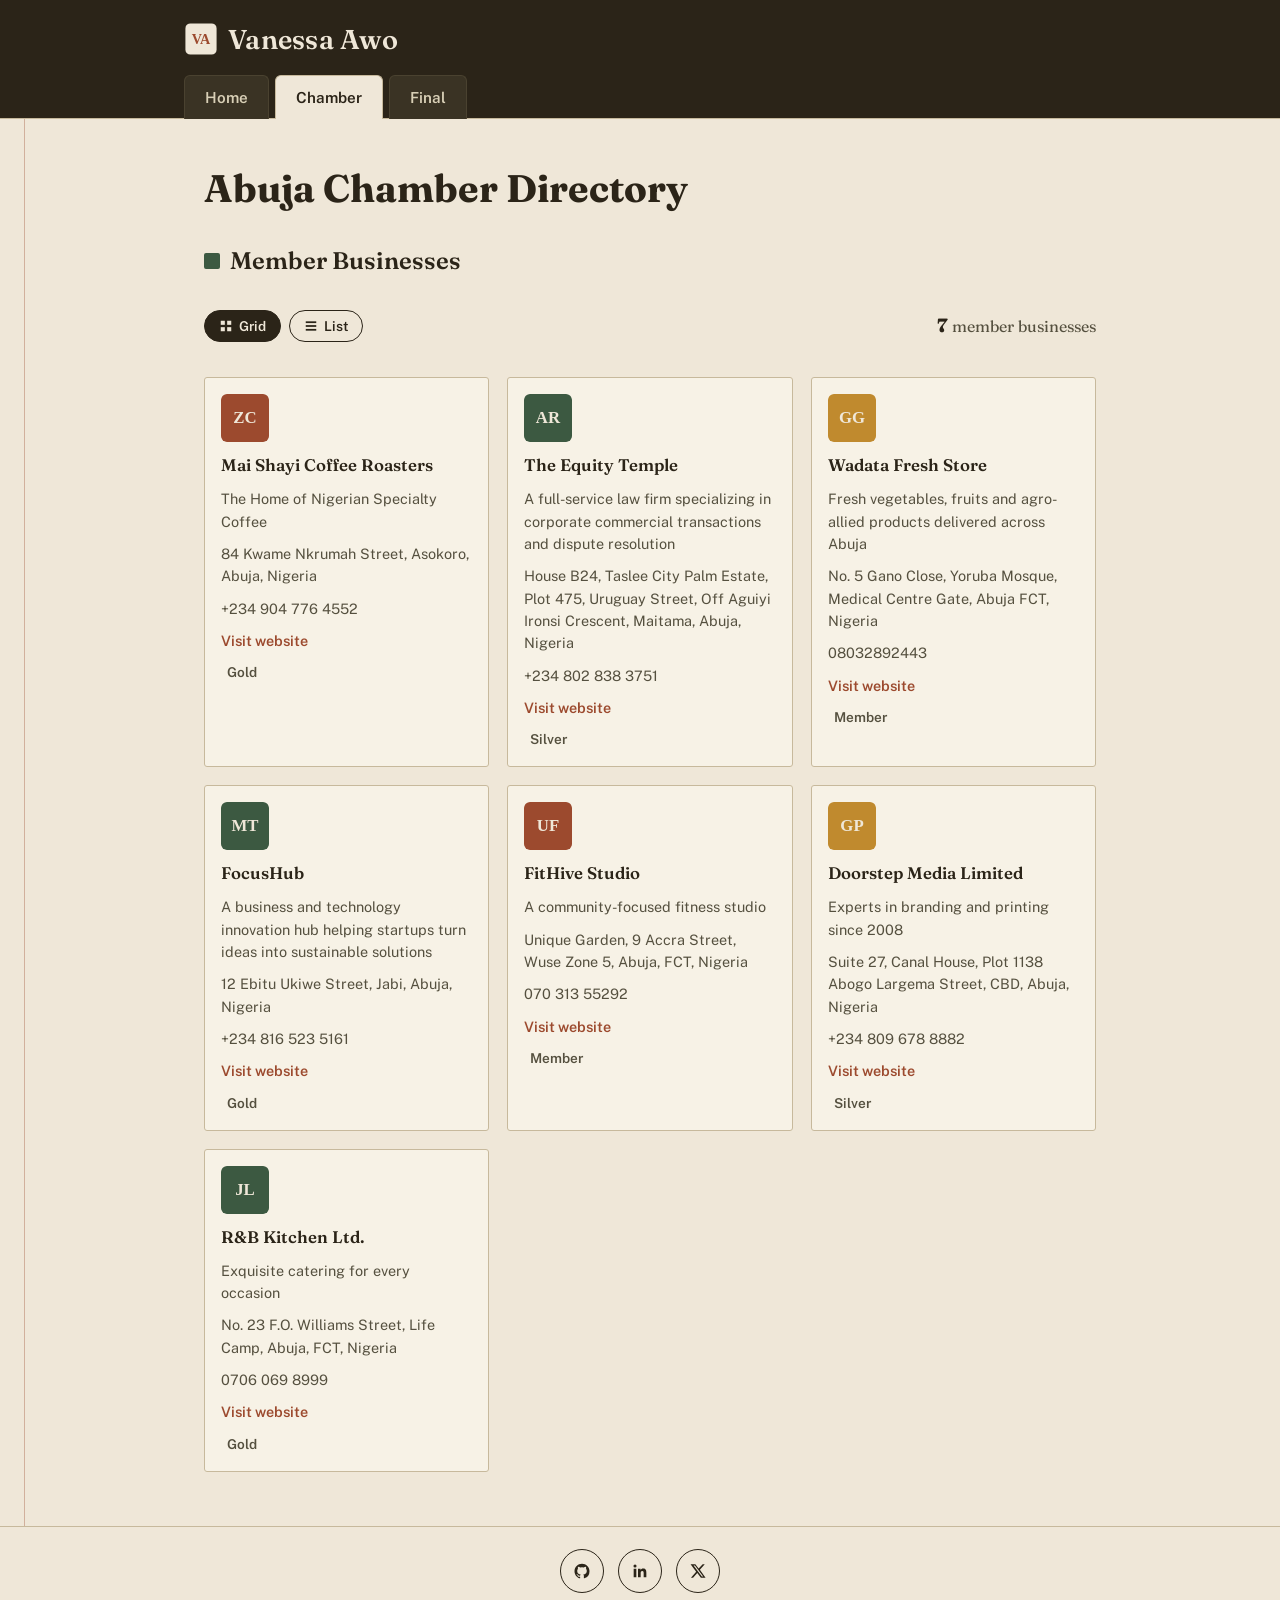
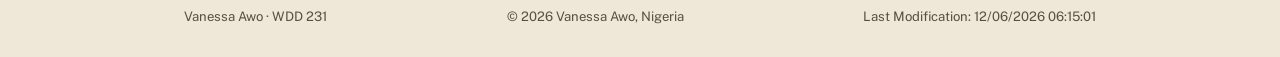
==== chamber/index.html @ eb27fd78 "Add chamber directory page" ====
<!DOCTYPE html>
<html lang="en">
<head>
<meta charset="UTF-8">
<meta name="viewport" content="width=device-width, initial-scale=1.0">
<title>Chamber Directory - Vanessa Awo</title>
<meta name="description" content="Business directory for the Abuja Chamber of Commerce project, built by Vanessa Awo for WDD 231, with a toggle between grid and list views.">
<meta name="author" content="Vanessa Awo">

<!-- Facebook / Open Graph meta -->
<meta property="og:title" content="Abuja Chamber of Commerce Directory">
<meta property="og:description" content="A member business directory built by Vanessa Awo for WDD 231, Web Frontend Development I.">
<meta property="og:image" content="https://awovanessa.github.io/wdd231/chamber/images/logo-1.svg">
<meta property="og:url" content="https://awovanessa.github.io/wdd231/chamber/index.html">
<meta property="og:type" content="website">

<link rel="icon" href="../images/logo.svg" type="image/svg+xml">
<link rel="preconnect" href="https://fonts.googleapis.com">
<link rel="preconnect" href="https://fonts.gstatic.com" crossorigin>
<link href="https://fonts.googleapis.com/css2?family=Fraunces:ital,wght@0,400;0,600;0,700;1,400&family=Public+Sans:wght@400;500;600;700&display=swap" rel="stylesheet">
<link rel="stylesheet" href="../styles/small.css">
<link rel="stylesheet" href="../styles/larger.css">
<link rel="stylesheet" href="styles/directory.css">
<script type="module" src="scripts/main.js"></script>
</head>
<body>

<header class="site">
  <div class="wrap brandbar">
    <a class="brand" href="../index.html">
      <img class="logo-mark" src="../images/logo.svg" alt="">
      <span class="site-name">Vanessa Awo</span>
    </a>
    <button type="button" id="nav-toggle" class="nav-toggle" aria-expanded="false" aria-controls="primary-nav" aria-label="Open menu">
      <span></span><span></span><span></span>
    </button>
  </div>
  <nav id="primary-nav" class="tabs">
    <a href="../index.html">Home</a>
    <a href="index.html" class="active">Chamber</a>
    <a href="../final/index.html">Final</a>
  </nav>
</header>

<main>
  <div class="page">
    <div class="wrap">

      <h1 class="page-title">Abuja Chamber Directory</h1>

      <section aria-labelledby="directory-heading">
        <div class="section-head">
          <span class="checkbox done" aria-hidden="true"></span>
          <h2 id="directory-heading">Member Businesses</h2>
        </div>

        <div class="dir-toolbar">
          <div class="view-toggle" role="group" aria-label="Choose view">
            <button type="button" id="view-grid" class="active" aria-pressed="true">
              <svg viewBox="0 0 24 24" aria-hidden="true"><rect x="3" y="3" width="7" height="7"/><rect x="14" y="3" width="7" height="7"/><rect x="3" y="14" width="7" height="7"/><rect x="14" y="14" width="7" height="7"/></svg>
              Grid
            </button>
            <button type="button" id="view-list" aria-pressed="false">
              <svg viewBox="0 0 24 24" aria-hidden="true"><rect x="3" y="4" width="18" height="3"/><rect x="3" y="10.5" width="18" height="3"/><rect x="3" y="17" width="18" height="3"/></svg>
              List
            </button>
          </div>
          <p class="member-count"><strong id="member-count-value">0</strong> member businesses</p>
        </div>

        <!-- rows are rendered by scripts/directory.js -->
        <div class="is-grid" id="member-container"></div>
      </section>

    </div>
  </div>
</main>

<footer>
  <div class="wrap footer-social">
    <div class="social-links">
      <a href="https://github.com/awovanessa/wdd231" aria-label="GitHub">
        <svg viewBox="0 0 24 24"><path d="M12 2.2c-5.52 0-10 4.48-10 10 0 4.42 2.87 8.17 6.84 9.5.5.1.68-.22.68-.48v-1.7c-2.78.6-3.37-1.34-3.37-1.34-.45-1.15-1.11-1.46-1.11-1.46-.9-.62.07-.6.07-.6 1 .07 1.53 1.03 1.53 1.03.9 1.53 2.34 1.09 2.91.83.09-.65.35-1.09.63-1.34-2.22-.25-4.56-1.11-4.56-4.94 0-1.09.39-1.98 1.03-2.68-.1-.25-.45-1.27.1-2.65 0 0 .84-.27 2.75 1.02a9.6 9.6 0 0 1 5 0c1.9-1.29 2.75-1.02 2.75-1.02.55 1.38.2 2.4.1 2.65.64.7 1.03 1.59 1.03 2.68 0 3.84-2.34 4.68-4.57 4.93.36.31.68.92.68 1.85v2.74c0 .26.18.58.69.48A10.01 10.01 0 0 0 22 12.2c0-5.52-4.48-10-10-10z"/></svg>
      </a>
      <a href="https://ng.linkedin.com/in/vanessa-awo-457442348" aria-label="LinkedIn">
        <svg viewBox="0 0 24 24"><path d="M20.45 20.45h-3.56v-5.57c0-1.33-.02-3.04-1.85-3.04-1.86 0-2.14 1.45-2.14 2.94v5.67H9.34V9h3.42v1.56h.05c.48-.9 1.64-1.85 3.38-1.85 3.6 0 4.27 2.37 4.27 5.46v6.28zM5.34 7.43a2.06 2.06 0 1 1 0-4.12 2.06 2.06 0 0 1 0 4.12zM7.12 20.45H3.56V9h3.56v11.45z"/></svg>
      </a>
      <a href="https://x.com/aviwebstudios" aria-label="X (formerly Twitter)">
        <svg viewBox="0 0 24 24"><path d="M18.24 3H21l-6.5 7.43L22.1 21h-6.2l-4.86-6.35L5.4 21H2.6l6.95-7.94L2.1 3h6.35l4.39 5.8L18.24 3zm-1.08 16.2h1.72L7.9 4.7H6.05l11.11 14.5z"/></svg>
      </a>
    </div>
  </div>
  <div class="wrap footer-meta">
    <p>Vanessa Awo &middot; WDD 231</p>
    <p>&copy; <span id="year">2026</span> Vanessa Awo, Nigeria</p>
    <p id="lastModified">Last Modification:</p>
  </div>
</footer>
</body>
</html>
---- styles/small.css ----
:root{
  --paper: #EFE7D8;
  --paper-dim: #E5DCC8;
  --ink: #2B2418;
  --ink-soft: #55503f;
  --line: #C7B99C;
  --rust: #9C4A2E;
  --pine: #3C5941;
  --mustard: #C08A2E;
  --card: #F7F2E6;
  --radius: 3px;
}

* { box-sizing: border-box; }

html { scroll-behavior: smooth; }

body{
  margin:0;
  background: var(--paper);
  color: var(--ink);
  font-family: 'Public Sans', sans-serif;
  font-size: 16px;
  line-height: 1.55;
}

h1, h2, h3 { font-family:'Fraunces', serif; color: var(--ink); margin:0; }

a { color: inherit; }

img { max-width: 100%; }

.wrap{
  max-width: 960px;
  margin: 0 auto;
  padding: 0 24px;
}

/* ---- header ---- */
header.site{
  background: var(--ink);
  color: var(--paper);
  padding-top: 18px;
  position: relative;
}
.brandbar{
  display:flex;
  align-items:center;
  justify-content:space-between;
  gap: 16px;
  padding-bottom: 14px;
}
.brand{
  display:flex;
  align-items:center;
  gap: 10px;
  text-decoration:none;
}
.logo-mark{ width:34px; height:34px; display:block; }
.brandbar .site-name{
  color: var(--paper);
  font-family: 'Fraunces', serif;
  font-size: 1.4rem;
  font-weight: 600;
  letter-spacing: 0.01em;
  margin: 0;
}

/* hamburger toggle (mobile) */
.nav-toggle{
  width: 44px;
  height: 44px;
  background: transparent;
  border: 1px solid #4a4230;
  border-radius: 6px;
  display: flex;
  flex-direction: column;
  align-items: center;
  justify-content: center;
  gap: 5px;
  cursor: pointer;
}
.nav-toggle span{
  width: 20px;
  height: 2px;
  background: var(--paper);
  border-radius: 2px;
  transition: transform 0.2s ease, opacity 0.2s ease;
}
.nav-toggle.is-open span:nth-child(1){ transform: translateY(7px) rotate(45deg); }
.nav-toggle.is-open span:nth-child(2){ opacity: 0; }
.nav-toggle.is-open span:nth-child(3){ transform: translateY(-7px) rotate(-45deg); }

/* mobile nav panel */
nav.tabs{
  display: none;
  flex-direction: column;
  gap: 2px;
  padding: 0 24px 16px;
}
nav.tabs.is-open{ display: flex; }
nav.tabs a{
  text-decoration:none;
  color: #d8cfb6;
  background: #3a3324;
  padding: 12px 16px;
  border-radius: 6px;
  font-size: 0.95rem;
  font-weight: 600;
  border: 1px solid #4a4230;
}
nav.tabs a.active{
  background: var(--paper);
  color: var(--ink);
  border-color: var(--line);
}

main{
  background: var(--paper);
  border-top: 1px solid var(--line);
}

.page{
  position: relative;
  padding: 32px 0 10px;
}
.page::before{
  content:"";
  position:absolute;
  left: 16px;
  top: 0;
  bottom: 0;
  width: 1px;
  background: var(--rust);
  opacity: 0.35;
}
.page .wrap{ padding-left: 34px; }

section{ margin-bottom: 44px; }

.section-head{
  display:flex;
  align-items:center;
  gap: 10px;
  margin-bottom: 16px;
}
.checkbox{
  width: 16px; height:16px;
  border: 2px solid var(--ink);
  flex: none;
  border-radius: 2px;
}
.checkbox.done{ background: var(--pine); border-color: var(--pine); }
.section-head h2{ font-size: 1.3rem; font-weight: 600; }

h1.page-title{
  font-size: 1.9rem;
  font-weight: 700;
  margin-bottom: 24px;
}

/* ---- about + photo ---- */
.about-grid{
  display:grid;
  grid-template-columns: 1fr;
  gap: 20px;
}
.about-copy p{
  margin: 0;
  color: var(--ink-soft);
}
.photo-card{
  background: var(--card);
  border: 1px solid var(--line);
  padding: 10px;
  border-radius: var(--radius);
  max-width: 100%;
  width: 280px;
}
.photo-card img{
  width: 100%;
  display:block;
  border-radius: 2px;
  aspect-ratio: 4/5;
  object-fit: cover;
  object-position: top center;
}
.photo-caption{
  text-align:center;
  font-family:'Fraunces', serif;
  font-style: italic;
  font-size: 0.9rem;
  color: var(--ink-soft);
  padding-top: 8px;
}

/* ---- certificate section ---- */
.cert-toolbar{
  display:flex;
  flex-direction: column;
  gap: 12px;
  margin-bottom: 16px;
}
.filters{ display:flex; gap: 8px; flex-wrap: wrap; }
.filters button{
  font-family:'Public Sans', sans-serif;
  font-size: 0.85rem;
  font-weight: 600;
  padding: 7px 16px;
  border-radius: 20px;
  border: 1px solid var(--ink);
  background: transparent;
  color: var(--ink);
  cursor:pointer;
}
.filters button.active{
  background: var(--ink);
  color: var(--paper);
}
.credit-total{
  font-family:'Fraunces', serif;
  font-size: 1rem;
  color: var(--ink-soft);
}
.credit-total strong{ color: var(--ink); font-size: 1.2rem; }

.course-table{
  border-top: 1px solid var(--ink);
}
.course-row{
  display:grid;
  grid-template-columns: 1fr 1fr;
  grid-template-areas:
    "code status"
    "title title"
    "credits credits";
  row-gap: 4px;
  align-items:center;
  gap: 6px 14px;
  padding: 13px 4px;
  border-bottom: 1px dashed var(--line);
}
.course-row:nth-child(even){ background: var(--paper-dim); }
.course-code{ grid-area: code; font-weight: 700; font-size: 0.95rem; }
.course-code .dot{
  display:inline-block;
  width:8px; height:8px;
  border-radius: 50%;
  margin-right: 7px;
}
.dot.wdd{ background: var(--pine); }
.dot.cse{ background: var(--mustard); }
.course-title{ grid-area: title; color: var(--ink-soft); font-size: 0.95rem; }
.course-credits{ grid-area: credits; color: var(--ink-soft); font-size: 0.9rem; }
.course-status{
  grid-area: status;
  justify-content:flex-end;
  font-size: 0.85rem;
  font-weight: 600;
  color: var(--pine);
  display:flex;
  align-items:center;
  gap: 6px;
}

/* ---- connect ---- */
.connect-row{
  display:flex;
  flex-direction: column;
  align-items:flex-start;
  gap: 18px;
}
.connect-row p{
  margin:0;
  color: var(--ink-soft);
}
.social-links{ display:flex; gap: 14px; }
.social-links a{
  width: 44px; height:44px;
  border: 1px solid var(--ink);
  border-radius: 50%;
  display:flex;
  align-items:center;
  justify-content:center;
  color: var(--ink);
  text-decoration:none;
}
.social-links svg{ width: 18px; height:18px; fill: currentColor; }

/* ---- footer ---- */
footer{
  border-top: 1px solid var(--line);
  padding: 22px 0 30px;
}
footer .wrap{
  display:flex;
  flex-direction: column;
  gap: 6px;
  font-size: 0.82rem;
  color: var(--ink-soft);
}
footer .wrap.footer-social{
  justify-content: center;
  margin-bottom: 14px;
}
footer .wrap.footer-social .social-links{
  justify-content: center;
}
footer .wrap.footer-meta p{ margin: 0; }

@media (prefers-reduced-motion: reduce){
  * { transition: none !important; scroll-behavior: auto !important; }
}

a:focus-visible, button:focus-visible{
  outline: 2px solid var(--rust);
  outline-offset: 2px;
}
---- styles/larger.css ----
@media screen and (min-width: 700px){

  .brandbar .site-name{ font-size: 1.7rem; }

  .brandbar{ padding-bottom: 14px; }

  .nav-toggle{ display: none; }

  nav.tabs{
    display:flex;
    flex-direction: row;
    gap: 6px;
    max-width: 960px;
    margin: 0 auto;
    padding: 0 24px;
  }
  nav.tabs a{
    padding: 10px 20px 9px;
    border-radius: 6px 6px 0 0;
    position: relative;
    top: 1px;
    border-bottom: none;
    transition: background 0.15s ease, color 0.15s ease;
  }
  nav.tabs a:hover{ background:#463e2c; color:#efe7d8; }
  nav.tabs a.active{ border-color: var(--line); }

  .page{ padding: 40px 0 10px; }
  .page::before{ left: 24px; }
  .page .wrap{ padding-left: 44px; }

  h1.page-title{ font-size: 2.4rem; }

  .section-head h2{ font-size: 1.5rem; }

  .about-grid{
    grid-template-columns: 1.5fr 1fr;
    gap: 28px;
    align-items: start;
  }
  .about-copy p{ max-width: 62ch; }
  .photo-card{ max-width: none; }

  .cert-toolbar{
    flex-direction: row;
    justify-content: space-between;
    align-items:center;
  }

  .course-row{
    grid-template-columns: 90px 1fr 90px 150px;
    grid-template-areas: none;
    row-gap: 0;
  }
  .course-code, .course-title, .course-credits, .course-status{
    grid-area: auto;
  }
  .course-status{ justify-content:flex-start; }

  .connect-row{
    flex-direction: row;
    justify-content: space-between;
    align-items:flex-end;
    gap: 24px;
  }
  .connect-row p{ max-width: 56ch; }

  footer .wrap{
    flex-direction: row;
    justify-content: space-between;
  }

}
---- chamber/styles/directory.css ----
/* ---- directory toolbar ---- */
.dir-toolbar{
  display:flex;
  flex-direction: column;
  gap: 12px;
  margin-bottom: 20px;
}
.view-toggle{ display:flex; gap: 8px; }
.view-toggle button{
  font-family:'Public Sans', sans-serif;
  font-size: 0.85rem;
  font-weight: 600;
  padding: 7px 14px;
  border-radius: 20px;
  border: 1px solid var(--ink);
  background: transparent;
  color: var(--ink);
  cursor:pointer;
  display:flex;
  align-items:center;
  gap: 6px;
}
.view-toggle button svg{ width: 14px; height: 14px; fill: currentColor; }
.view-toggle button.active{
  background: var(--ink);
  color: var(--paper);
}
.member-count{
  font-family:'Fraunces', serif;
  font-size: 1rem;
  color: var(--ink-soft);
}
.member-count strong{ color: var(--ink); font-size: 1.2rem; }

@media screen and (min-width: 700px){
  .dir-toolbar{
    flex-direction: row;
    justify-content: space-between;
    align-items:center;
  }
}

/* ---- grid view ---- */
#member-container.is-grid{
  display:grid;
  grid-template-columns: 1fr;
  gap: 18px;
}
@media screen and (min-width: 620px){
  #member-container.is-grid{ grid-template-columns: 1fr 1fr; }
}
@media screen and (min-width: 960px){
  #member-container.is-grid{ grid-template-columns: 1fr 1fr 1fr; }
}

.member-card{
  background: var(--card);
  border: 1px solid var(--line);
  border-radius: var(--radius);
  padding: 16px;
  display:flex;
  flex-direction: column;
  gap: 10px;
}
.member-card .member-logo{
  width: 48px;
  height: 48px;
  border-radius: 6px;
  display:block;
}
.member-card h3{
  font-size: 1.05rem;
  font-weight: 600;
}
.member-card p{
  margin: 0;
  color: var(--ink-soft);
  font-size: 0.9rem;
}
.member-card a{
  color: var(--rust);
  font-weight: 600;
  text-decoration: none;
  font-size: 0.9rem;
}
.member-card a:hover{ text-decoration: underline; }

/* ---- list view (reuses the .dot pattern from small.css) ---- */
#member-container.is-list{
  border-top: 1px solid var(--ink);
}
.member-row{
  display:grid;
  grid-template-columns: 1fr;
  grid-template-areas:
    "name level"
    "address address"
    "contact contact";
  row-gap: 4px;
  align-items:center;
  gap: 6px 14px;
  padding: 13px 4px;
  border-bottom: 1px dashed var(--line);
}
.member-row:nth-child(even){ background: var(--paper-dim); }
.member-name{ grid-area: name; font-weight: 700; font-size: 0.95rem; }
.member-address{ grid-area: address; color: var(--ink-soft); font-size: 0.9rem; }
.member-contact{ grid-area: contact; color: var(--ink-soft); font-size: 0.9rem; display:flex; gap: 14px; flex-wrap: wrap; }
.member-contact a{ color: var(--rust); font-weight: 600; text-decoration: none; }
.member-contact a:hover{ text-decoration: underline; }
.member-level{
  grid-area: level;
  justify-self: end;
  font-size: 0.85rem;
  font-weight: 600;
  color: var(--ink-soft);
  display:flex;
  align-items:center;
  gap: 6px;
}
.dot.gold{ background: var(--mustard); }
.dot.silver{ background: var(--line); }
.dot.member{ background: var(--pine); }

@media screen and (min-width: 700px){
  .member-row{
    grid-template-columns: 200px 1fr 150px;
    grid-template-areas: none;
    row-gap: 0;
  }
  .member-name, .member-address, .member-contact, .member-level{ grid-area: auto; }
  .member-level{ justify-self: start; }
}
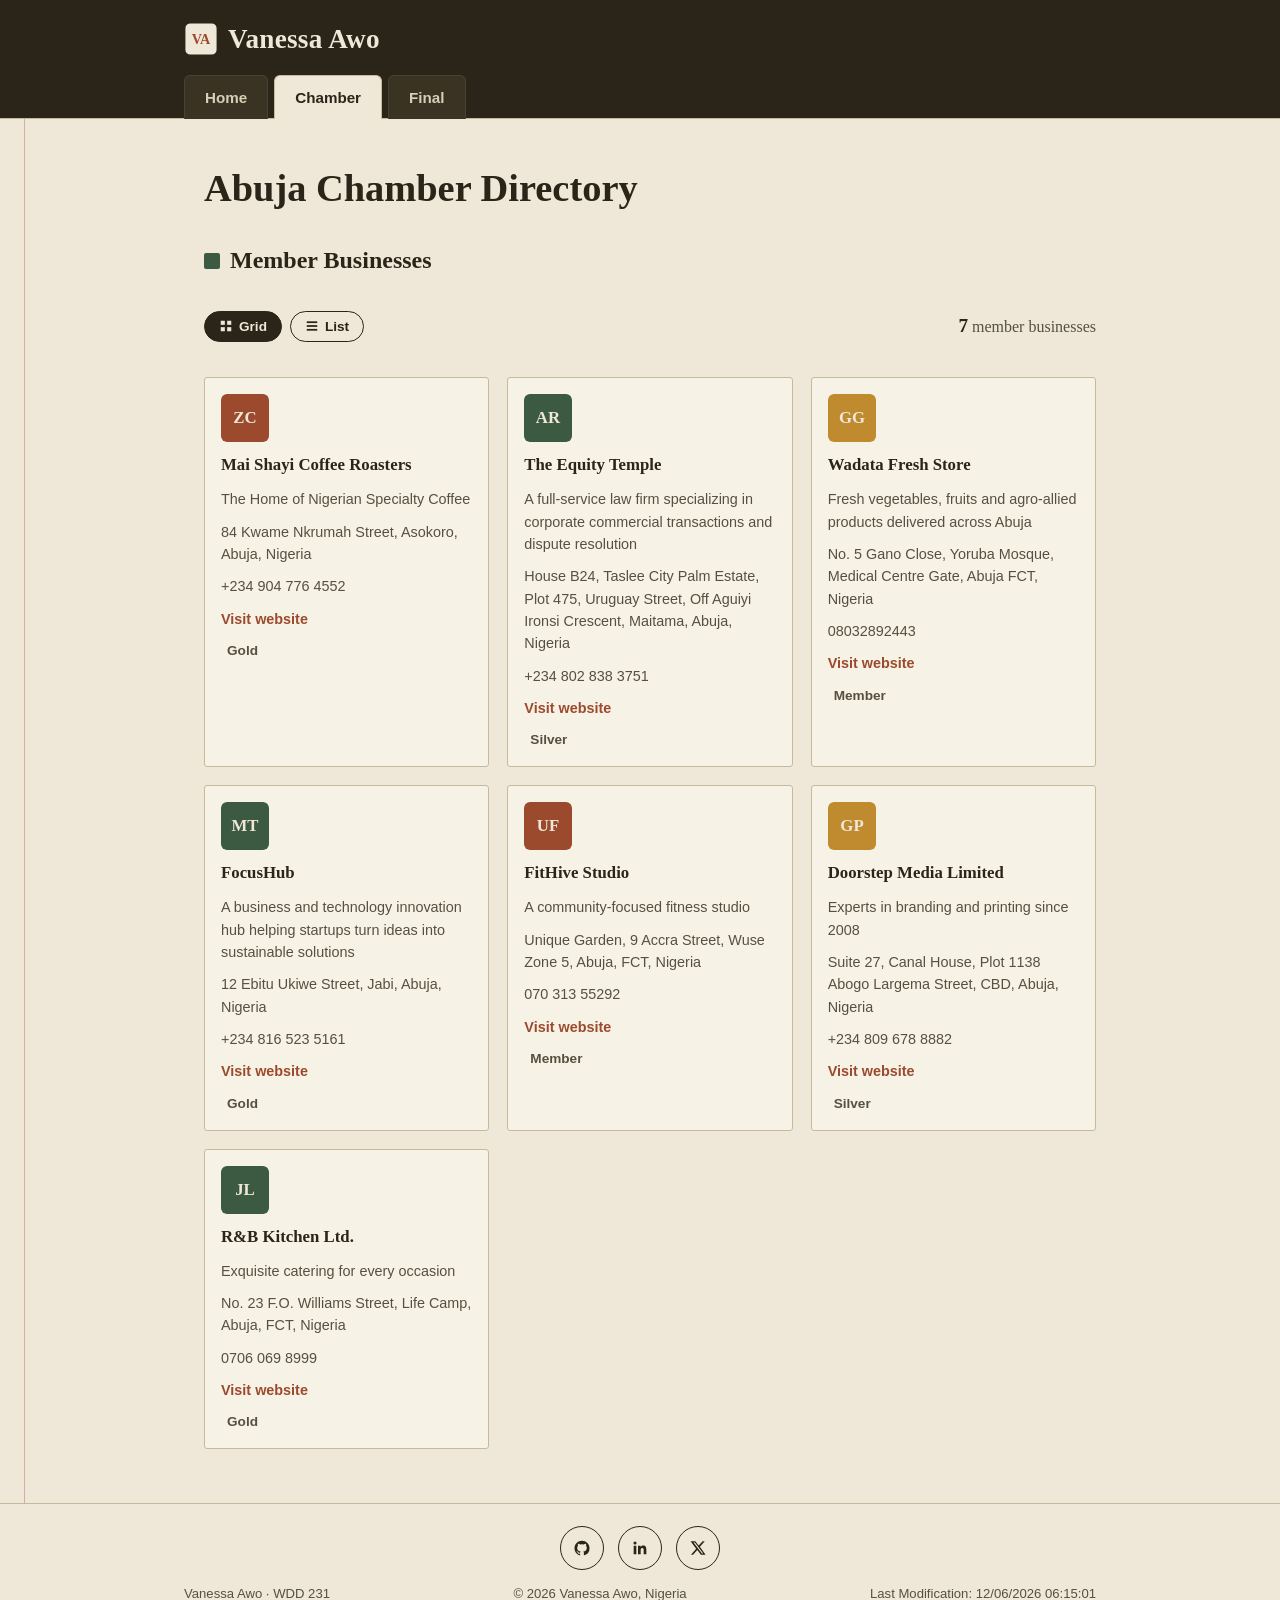
==== commit a88d2f24: "Improve performance: async font loading, image dimensions" ====
--- a/chamber/index.html
+++ b/chamber/index.html
@@ -17,7 +17,9 @@
 <link rel="icon" href="../images/logo.svg" type="image/svg+xml">
 <link rel="preconnect" href="https://fonts.googleapis.com">
 <link rel="preconnect" href="https://fonts.gstatic.com" crossorigin>
-<link href="https://fonts.googleapis.com/css2?family=Fraunces:ital,wght@0,400;0,600;0,700;1,400&family=Public+Sans:wght@400;500;600;700&display=swap" rel="stylesheet">
+<link rel="preload" as="style" href="https://fonts.googleapis.com/css2?family=Fraunces:ital,wght@0,400;0,600;0,700;1,400&family=Public+Sans:wght@400;500;600;700&display=swap">
+<link id="font-stylesheet" href="https://fonts.googleapis.com/css2?family=Fraunces:ital,wght@0,400;0,600;0,700;1,400&family=Public+Sans:wght@400;500;600;700&display=swap" rel="stylesheet" media="print">
+<noscript><link href="https://fonts.googleapis.com/css2?family=Fraunces:ital,wght@0,400;0,600;0,700;1,400&family=Public+Sans:wght@400;500;600;700&display=swap" rel="stylesheet"></noscript>
 <link rel="stylesheet" href="../styles/small.css">
 <link rel="stylesheet" href="../styles/larger.css">
 <link rel="stylesheet" href="styles/directory.css">
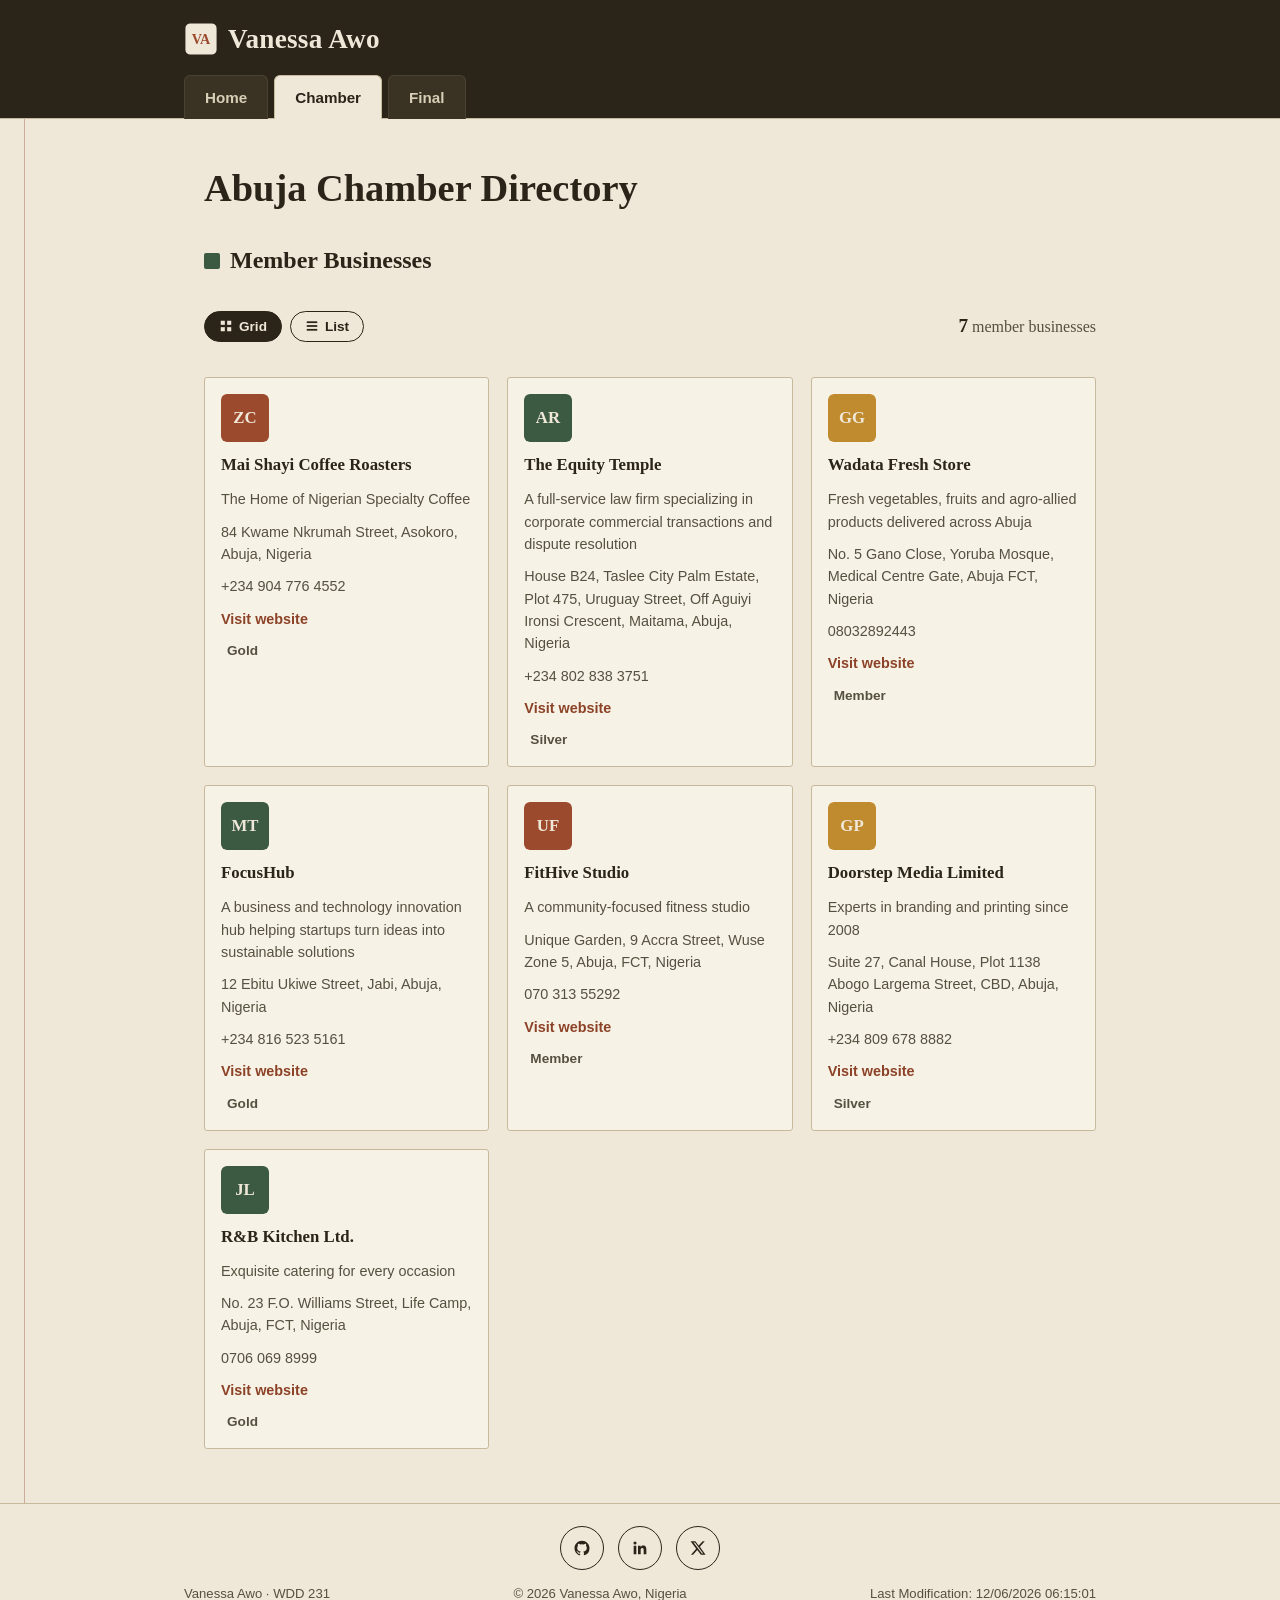
==== commit 519ac9c2: "Fix contrast on rust links, add mobile nav hover, aria-current wayfinding" ====
--- a/chamber/index.html
+++ b/chamber/index.html
@@ -39,7 +39,7 @@
   </div>
   <nav id="primary-nav" class="tabs">
     <a href="../index.html">Home</a>
-    <a href="index.html" class="active">Chamber</a>
+    <a href="index.html" class="active" aria-current="page">Chamber</a>
     <a href="../final/index.html">Final</a>
   </nav>
 </header>
--- a/styles/small.css
+++ b/styles/small.css
@@ -4,7 +4,7 @@
   --ink: #2B2418;
   --ink-soft: #55503f;
   --line: #C7B99C;
-  --rust: #9C4A2E;
+  --rust: #8C4227;
   --pine: #3C5941;
   --mustard: #C08A2E;
   --card: #F7F2E6;
@@ -108,7 +108,9 @@
   font-size: 0.95rem;
   font-weight: 600;
   border: 1px solid #4a4230;
-}
+  transition: background 0.15s ease, color 0.15s ease;
+}
+nav.tabs a:hover{ background:#463e2c; color:#efe7d8; }
 nav.tabs a.active{
   background: var(--paper);
   color: var(--ink);
--- a/styles/larger.css
+++ b/styles/larger.css
@@ -20,9 +20,7 @@
     position: relative;
     top: 1px;
     border-bottom: none;
-    transition: background 0.15s ease, color 0.15s ease;
   }
-  nav.tabs a:hover{ background:#463e2c; color:#efe7d8; }
   nav.tabs a.active{ border-color: var(--line); }
 
   .page{ padding: 40px 0 10px; }
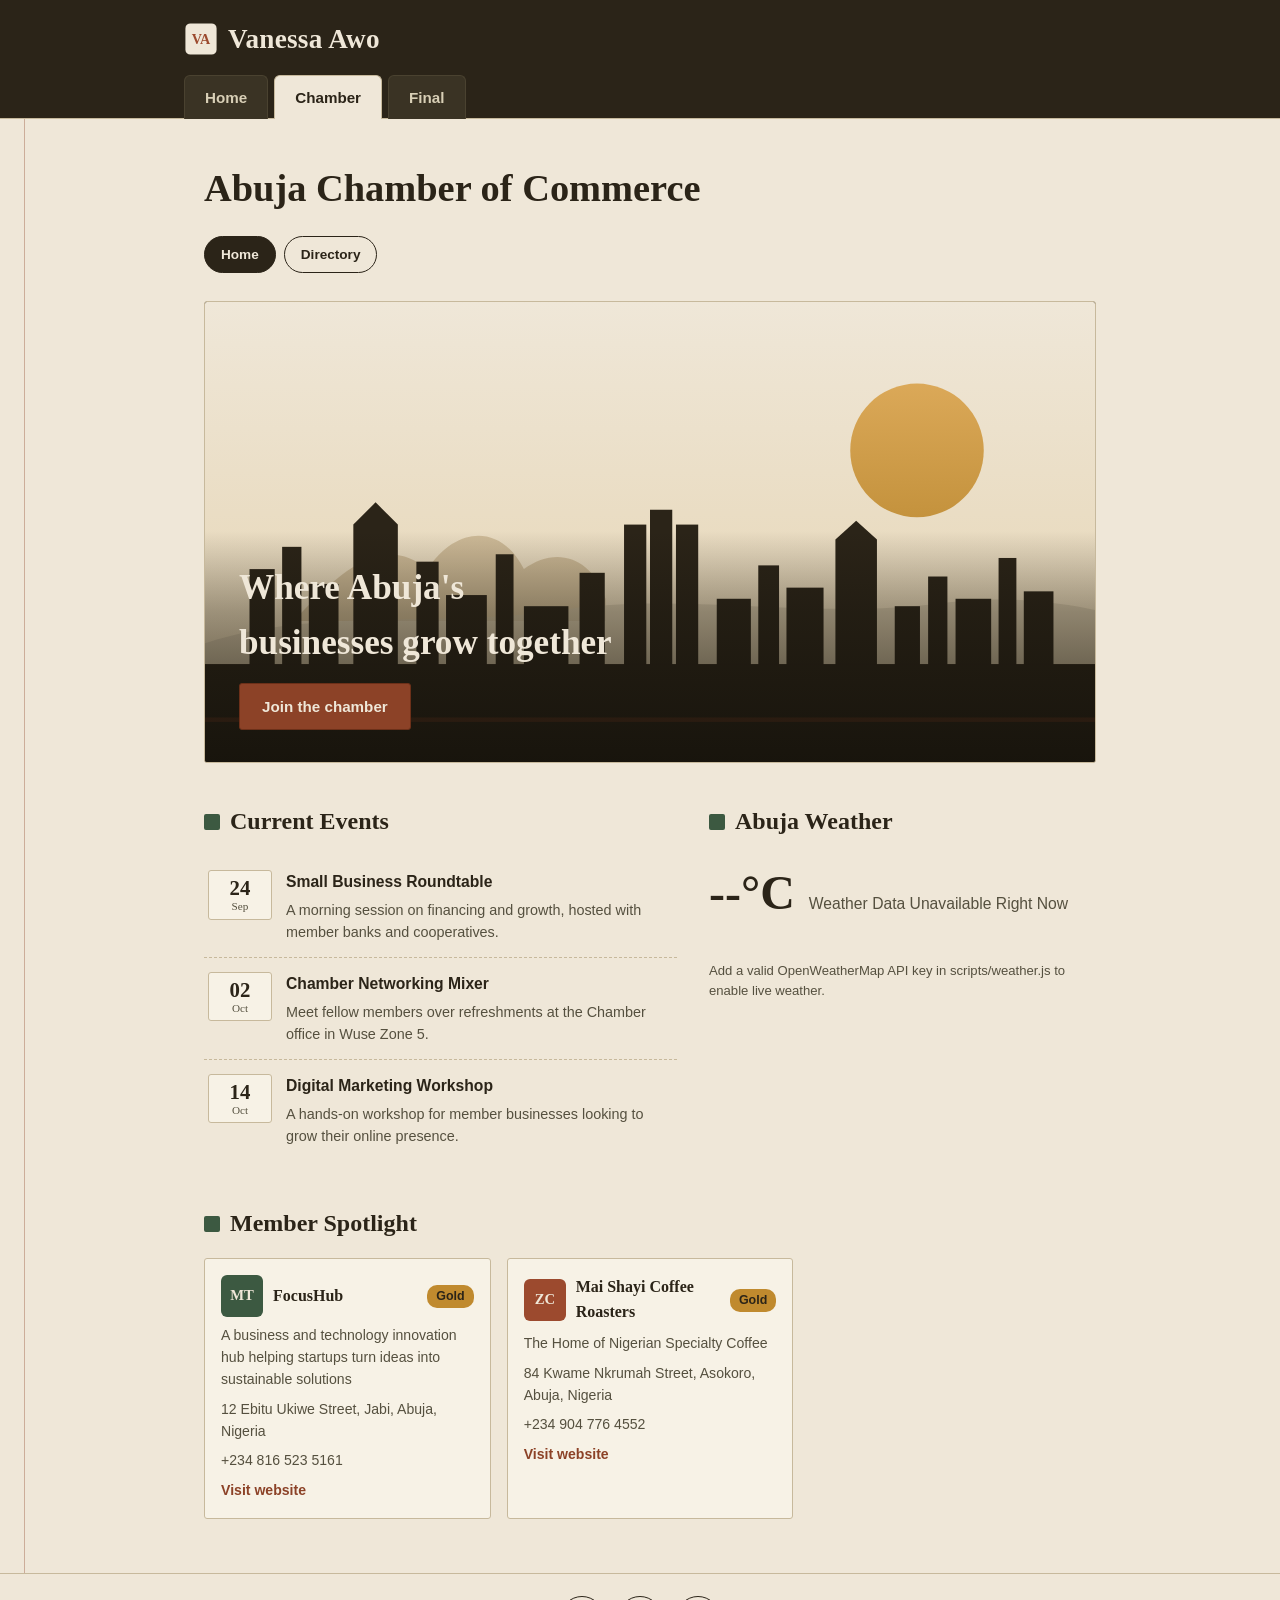
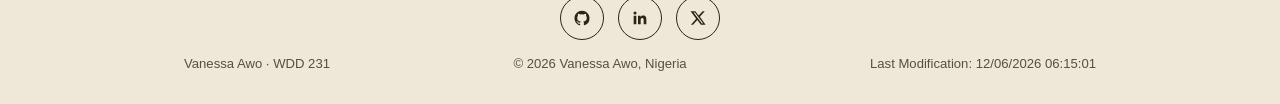
==== commit 07c2a570: "Add chamber home page with hero, events, weather, and spotlight" ====
--- a/chamber/index.html
+++ b/chamber/index.html
@@ -3,14 +3,14 @@
 <head>
 <meta charset="UTF-8">
 <meta name="viewport" content="width=device-width, initial-scale=1.0">
-<title>Chamber Directory - Vanessa Awo</title>
-<meta name="description" content="Business directory for the Abuja Chamber of Commerce project, built by Vanessa Awo for WDD 231, with a toggle between grid and list views.">
+<title>Abuja Chamber of Commerce - Home</title>
+<meta name="description" content="Home page of the Abuja Chamber of Commerce: current weather, upcoming events, and a spotlight on member businesses. Built by Vanessa Awo for WDD 231.">
 <meta name="author" content="Vanessa Awo">
 
 <!-- Facebook / Open Graph meta -->
-<meta property="og:title" content="Abuja Chamber of Commerce Directory">
-<meta property="og:description" content="A member business directory built by Vanessa Awo for WDD 231, Web Frontend Development I.">
-<meta property="og:image" content="https://awovanessa.github.io/wdd231/chamber/images/logo-1.svg">
+<meta property="og:title" content="Abuja Chamber of Commerce">
+<meta property="og:description" content="Connecting and championing local businesses in Abuja, Nigeria.">
+<meta property="og:image" content="https://awovanessa.github.io/wdd231/chamber/images/hero.svg">
 <meta property="og:url" content="https://awovanessa.github.io/wdd231/chamber/index.html">
 <meta property="og:type" content="website">
 
@@ -22,15 +22,16 @@
 <noscript><link href="https://fonts.googleapis.com/css2?family=Fraunces:ital,wght@0,400;0,600;0,700;1,400&family=Public+Sans:wght@400;500;600;700&display=swap" rel="stylesheet"></noscript>
 <link rel="stylesheet" href="../styles/small.css">
 <link rel="stylesheet" href="../styles/larger.css">
-<link rel="stylesheet" href="styles/directory.css">
-<script type="module" src="scripts/main.js"></script>
+<link rel="stylesheet" href="styles/chamber.css">
+<link rel="stylesheet" href="styles/index.css">
+<script type="module" src="scripts/home.js"></script>
 </head>
 <body>
 
 <header class="site">
   <div class="wrap brandbar">
     <a class="brand" href="../index.html">
-      <img class="logo-mark" src="../images/logo.svg" alt="">
+      <img class="logo-mark" src="../images/logo.svg" alt="" width="34" height="34">
       <span class="site-name">Vanessa Awo</span>
     </a>
     <button type="button" id="nav-toggle" class="nav-toggle" aria-expanded="false" aria-controls="primary-nav" aria-label="Open menu">
@@ -48,30 +49,72 @@
   <div class="page">
     <div class="wrap">
 
-      <h1 class="page-title">Abuja Chamber Directory</h1>
+      <h1 class="page-title">Abuja Chamber of Commerce</h1>
 
-      <section aria-labelledby="directory-heading">
+      <nav class="chamber-subnav" aria-label="Chamber section">
+        <a href="index.html" class="active" aria-current="page">Home</a>
+        <a href="directory.html">Directory</a>
+      </nav>
+
+      <section class="hero" aria-labelledby="hero-heading">
+        <img src="images/hero.svg" alt="Illustration of the Abuja skyline at sunrise, with Aso Rock in the distance">
+        <div class="hero-copy">
+          <h2 id="hero-heading">Where Abuja's businesses grow together</h2>
+          <a class="hero-cta" href="join.html">Join the chamber</a>
+        </div>
+      </section>
+
+      <div class="two-col">
+        <section aria-labelledby="events-heading">
+          <div class="section-head">
+            <span class="checkbox done" aria-hidden="true"></span>
+            <h2 id="events-heading">Current Events</h2>
+          </div>
+
+          <div class="event-row">
+            <div class="event-date"><span class="day">24</span><span class="mon">Sep</span></div>
+            <div>
+              <p class="event-title">Small Business Roundtable</p>
+              <p class="event-desc">A morning session on financing and growth, hosted with member banks and cooperatives.</p>
+            </div>
+          </div>
+          <div class="event-row">
+            <div class="event-date"><span class="day">02</span><span class="mon">Oct</span></div>
+            <div>
+              <p class="event-title">Chamber Networking Mixer</p>
+              <p class="event-desc">Meet fellow members over refreshments at the Chamber office in Wuse Zone 5.</p>
+            </div>
+          </div>
+          <div class="event-row">
+            <div class="event-date"><span class="day">14</span><span class="mon">Oct</span></div>
+            <div>
+              <p class="event-title">Digital Marketing Workshop</p>
+              <p class="event-desc">A hands-on workshop for member businesses looking to grow their online presence.</p>
+            </div>
+          </div>
+        </section>
+
+        <section aria-labelledby="weather-heading">
+          <div class="section-head">
+            <span class="checkbox done" aria-hidden="true"></span>
+            <h2 id="weather-heading">Abuja Weather</h2>
+          </div>
+
+          <div class="weather-now">
+            <span class="weather-temp" id="current-temp">--°C</span>
+            <span class="weather-desc" id="current-desc">Loading forecast&hellip;</span>
+          </div>
+          <div class="weather-forecast" id="weather-forecast"></div>
+          <p class="weather-note" id="weather-note"></p>
+        </section>
+      </div>
+
+      <section aria-labelledby="spotlight-heading">
         <div class="section-head">
           <span class="checkbox done" aria-hidden="true"></span>
-          <h2 id="directory-heading">Member Businesses</h2>
+          <h2 id="spotlight-heading">Member Spotlight</h2>
         </div>
-
-        <div class="dir-toolbar">
-          <div class="view-toggle" role="group" aria-label="Choose view">
-            <button type="button" id="view-grid" class="active" aria-pressed="true">
-              <svg viewBox="0 0 24 24" aria-hidden="true"><rect x="3" y="3" width="7" height="7"/><rect x="14" y="3" width="7" height="7"/><rect x="3" y="14" width="7" height="7"/><rect x="14" y="14" width="7" height="7"/></svg>
-              Grid
-            </button>
-            <button type="button" id="view-list" aria-pressed="false">
-              <svg viewBox="0 0 24 24" aria-hidden="true"><rect x="3" y="4" width="18" height="3"/><rect x="3" y="10.5" width="18" height="3"/><rect x="3" y="17" width="18" height="3"/></svg>
-              List
-            </button>
-          </div>
-          <p class="member-count"><strong id="member-count-value">0</strong> member businesses</p>
-        </div>
-
-        <!-- rows are rendered by scripts/directory.js -->
-        <div class="is-grid" id="member-container"></div>
+        <div class="spotlight-grid" id="spotlight-grid"></div>
       </section>
 
     </div>
--- a/chamber/styles/chamber.css
+++ b/chamber/styles/chamber.css
@@ -0,0 +1,23 @@
+/* ---- local chamber sub-nav (Home / Directory) ---- */
+.chamber-subnav{
+  display:flex;
+  gap: 8px;
+  margin: -6px 0 28px;
+  flex-wrap: wrap;
+}
+.chamber-subnav a{
+  text-decoration:none;
+  font-size: 0.85rem;
+  font-weight: 600;
+  padding: 7px 16px;
+  border-radius: 20px;
+  border: 1px solid var(--ink);
+  color: var(--ink);
+}
+.chamber-subnav a.active{
+  background: var(--ink);
+  color: var(--paper);
+}
+.chamber-subnav a:hover:not(.active){
+  background: var(--paper-dim);
+}
--- a/chamber/styles/index.css
+++ b/chamber/styles/index.css
@@ -0,0 +1,164 @@
+/* ==================================================
+   HERO + CTA
+   ================================================== */
+.hero{
+  position: relative;
+  margin: 0 0 40px;
+  border: 1px solid var(--line);
+  border-radius: var(--radius);
+  overflow: hidden;
+  background: var(--ink);
+}
+.hero img{
+  display:block;
+  width: 100%;
+  height: auto;
+}
+.hero-copy{
+  position: absolute;
+  left: 0;
+  right: 0;
+  bottom: 0;
+  padding: 18px 18px 20px;
+  background: linear-gradient(to top, rgba(20,17,10,0.82) 0%, rgba(20,17,10,0.35) 65%, rgba(20,17,10,0) 100%);
+}
+.hero-copy h2{
+  color: var(--paper);
+  font-size: 1.6rem;
+  margin: 0 0 12px;
+  max-width: 22ch;
+}
+.hero-cta{
+  display: inline-block;
+  text-decoration: none;
+  background: var(--rust);
+  color: var(--paper);
+  font-family: 'Public Sans', sans-serif;
+  font-weight: 700;
+  font-size: 0.95rem;
+  padding: 11px 22px;
+  border-radius: var(--radius);
+  border: 1px solid #6c3019;
+}
+.hero-cta:hover{ background: #75381f; }
+
+/* ==================================================
+   CURRENT EVENTS
+   ================================================== */
+.event-row{
+  display: grid;
+  grid-template-columns: 64px 1fr;
+  gap: 14px;
+  padding: 14px 4px;
+  border-bottom: 1px dashed var(--line);
+  align-items: start;
+}
+.event-row:last-child{ border-bottom: none; }
+.event-date{
+  font-family: 'Fraunces', serif;
+  text-align: center;
+  background: var(--card);
+  border: 1px solid var(--line);
+  border-radius: var(--radius);
+  padding: 6px 0;
+  line-height: 1.1;
+}
+.event-date .day{ display:block; font-size: 1.3rem; font-weight: 700; color: var(--ink); }
+.event-date .mon{ display:block; font-size: 0.7rem; color: var(--ink-soft); }
+.event-title{ font-weight: 700; margin: 0 0 4px; font-size: 0.98rem; }
+.event-desc{ margin: 0; color: var(--ink-soft); font-size: 0.9rem; }
+
+/* ==================================================
+   WEATHER
+   ================================================== */
+.weather-now{
+  display:flex;
+  align-items:baseline;
+  gap: 14px;
+  margin-bottom: 18px;
+}
+.weather-temp{
+  font-family: 'Fraunces', serif;
+  font-size: 3rem;
+  font-weight: 700;
+  color: var(--ink);
+}
+.weather-desc{
+  color: var(--ink-soft);
+  font-size: 0.98rem;
+  text-transform: capitalize;
+}
+.weather-forecast{
+  display:grid;
+  grid-template-columns: repeat(3, 1fr);
+  gap: 10px;
+}
+.forecast-day{
+  background: var(--card);
+  border: 1px solid var(--line);
+  border-radius: var(--radius);
+  padding: 12px 6px;
+  text-align:center;
+}
+.forecast-day .f-label{ font-weight: 700; font-size: 0.85rem; margin-bottom: 4px; }
+.forecast-day .f-temp{ font-family:'Fraunces', serif; font-size: 1.15rem; }
+.weather-note{
+  margin-top: 12px;
+  font-size: 0.82rem;
+  color: var(--ink-soft);
+}
+
+/* ==================================================
+   SPOTLIGHT
+   ================================================== */
+.spotlight-grid{
+  display:grid;
+  grid-template-columns: 1fr;
+  gap: 16px;
+}
+.spotlight-card{
+  background: var(--card);
+  border: 1px solid var(--line);
+  border-radius: var(--radius);
+  padding: 16px;
+  display:flex;
+  flex-direction: column;
+  gap: 8px;
+}
+.spotlight-card .spotlight-top{
+  display:flex;
+  align-items:center;
+  gap: 10px;
+}
+.spotlight-logo{ width: 42px; height: 42px; border-radius: 6px; flex: none; }
+.spotlight-card h3{ font-size: 1rem; font-weight: 600; }
+.spotlight-level{
+  font-size: 0.78rem;
+  font-weight: 700;
+  padding: 2px 9px;
+  border-radius: 10px;
+  margin-left: auto;
+}
+.spotlight-level.gold{ background: var(--mustard); color: var(--ink); }
+.spotlight-level.silver{ background: var(--line); color: var(--ink); }
+.spotlight-card p{ margin: 0; color: var(--ink-soft); font-size: 0.88rem; }
+.spotlight-card a{ color: var(--rust); font-weight: 600; text-decoration:none; font-size: 0.88rem; }
+.spotlight-card a:hover{ text-decoration: underline; }
+
+/* ==================================================
+   DESKTOP LAYOUT CHANGE
+   ================================================== */
+@media screen and (min-width: 700px){
+  .hero-copy{ padding: 30px 34px 32px; }
+  .hero-copy h2{ font-size: 2.2rem; }
+
+  .two-col{
+    display:grid;
+    grid-template-columns: 1.1fr 0.9fr;
+    gap: 32px;
+    align-items: start;
+  }
+
+  .spotlight-grid{ grid-template-columns: repeat(3, 1fr); }
+  .weather-forecast{ gap: 14px; }
+}
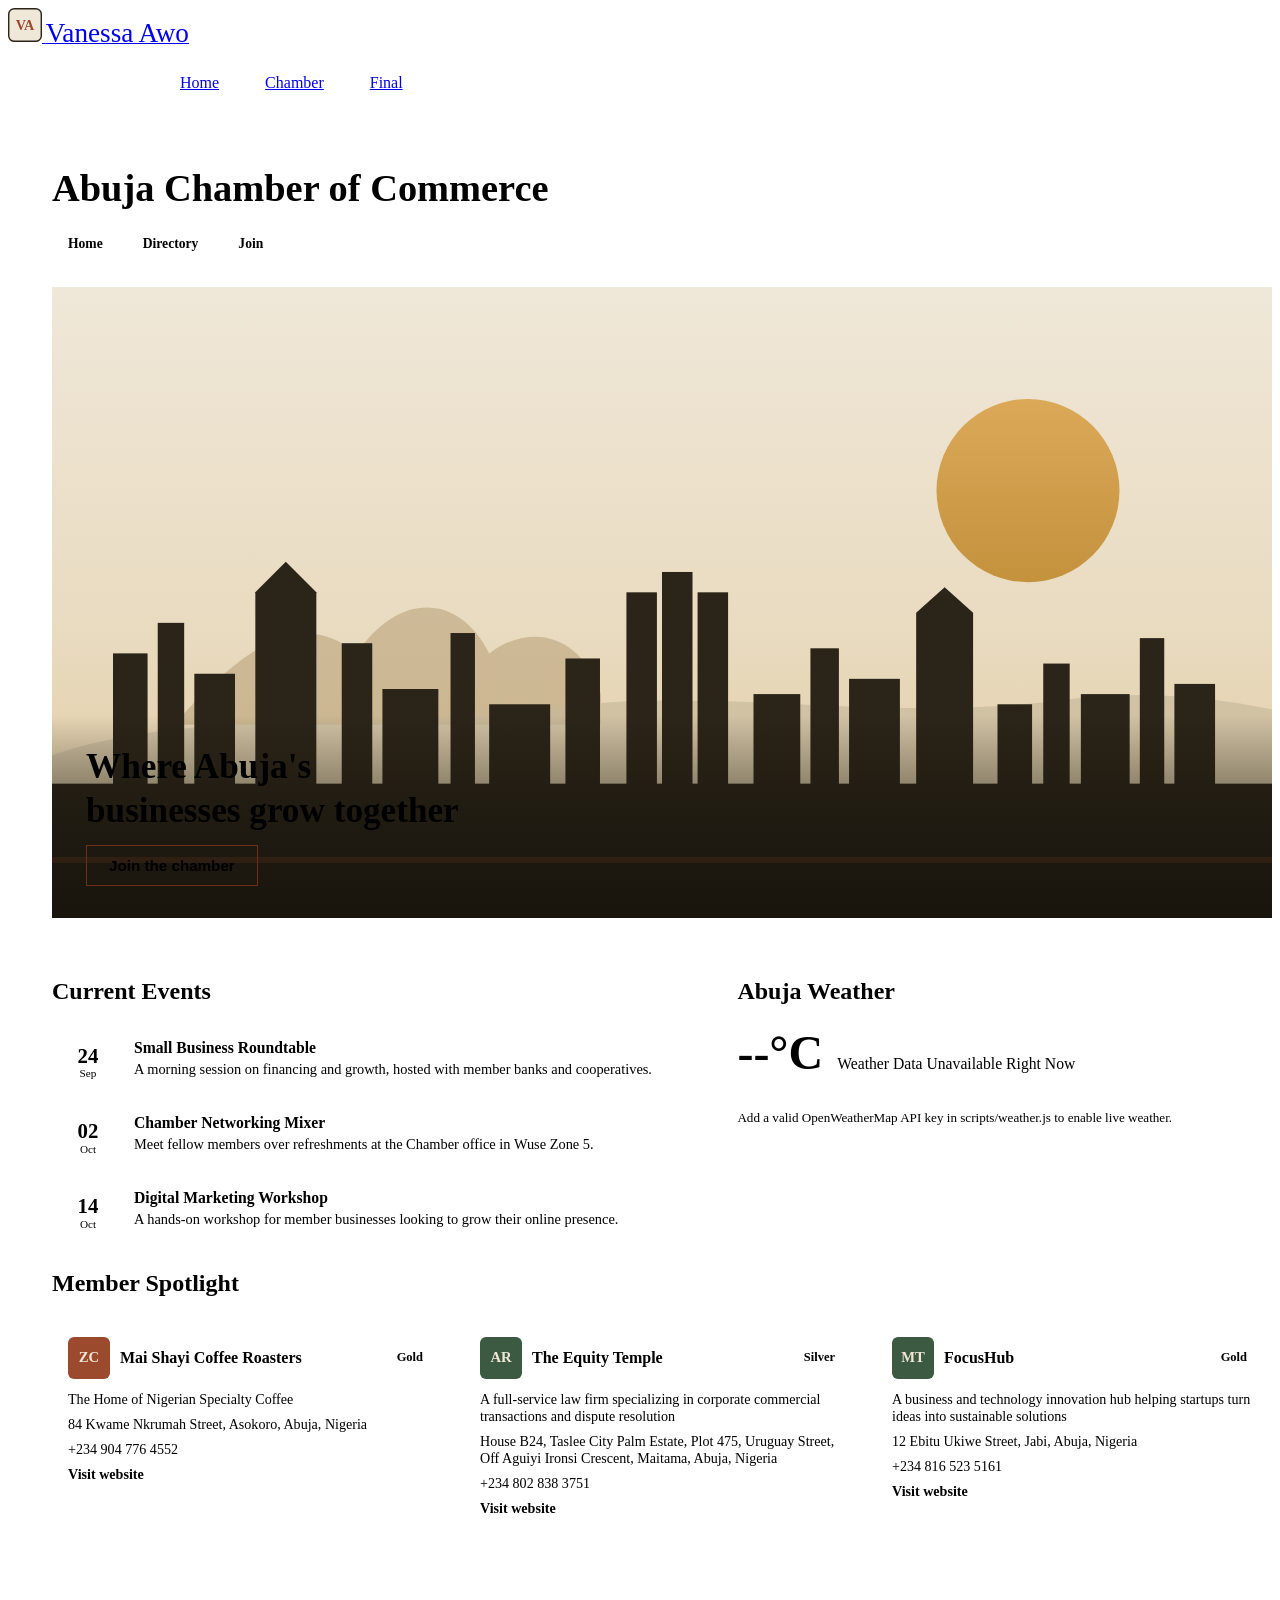
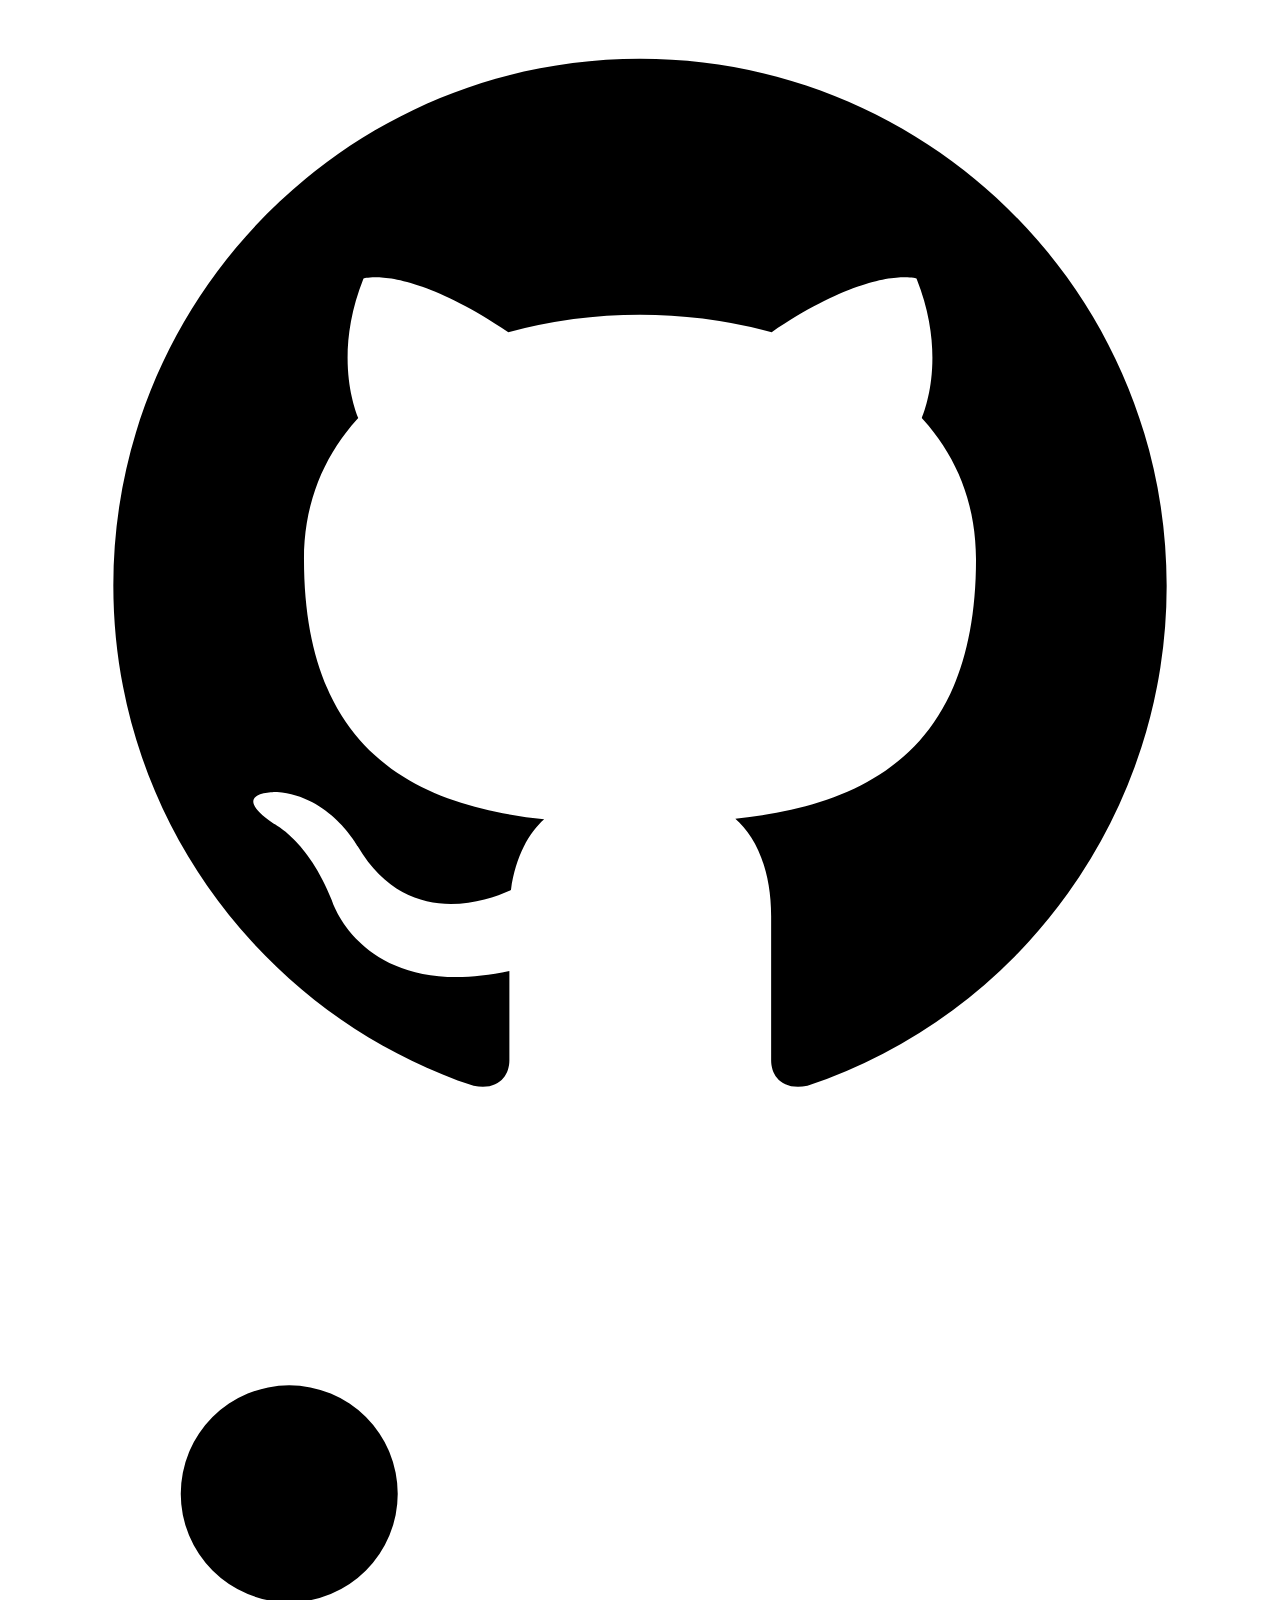
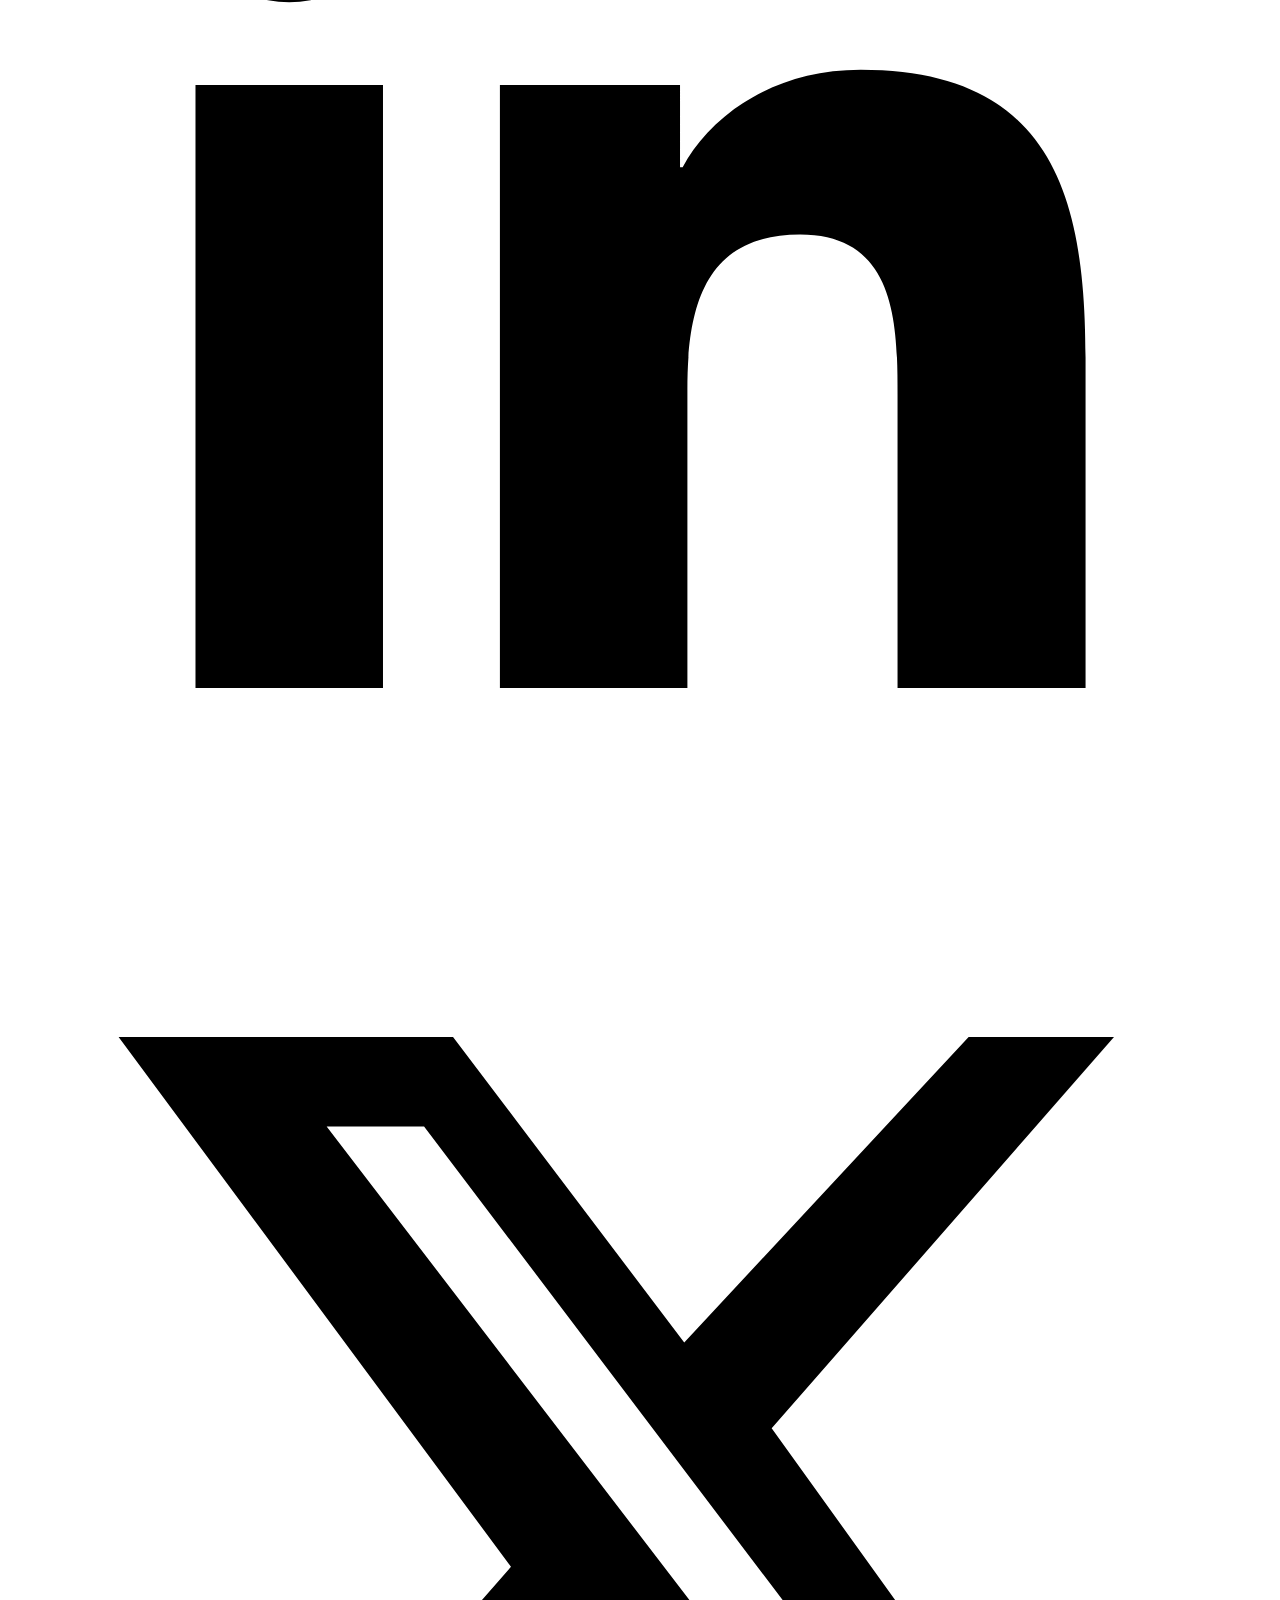
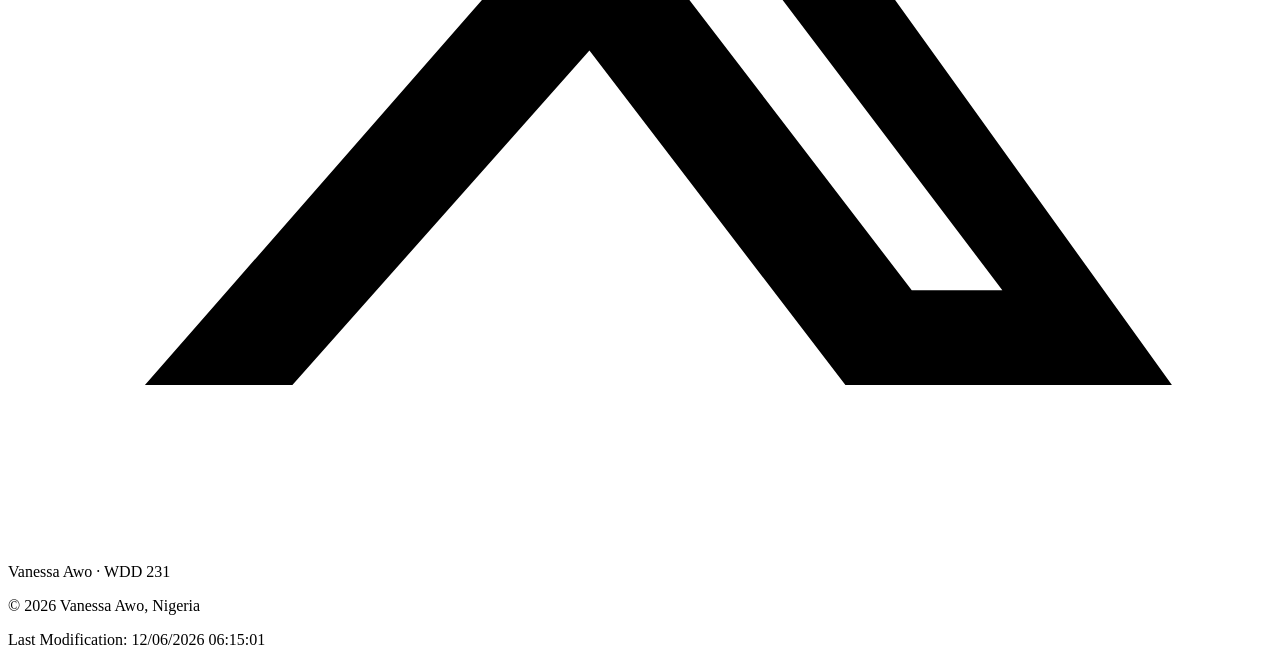
==== commit 8d537ed1: "Complete week 4 assignment" ====
--- a/chamber/index.html
+++ b/chamber/index.html
@@ -54,6 +54,7 @@
       <nav class="chamber-subnav" aria-label="Chamber section">
         <a href="index.html" class="active" aria-current="page">Home</a>
         <a href="directory.html">Directory</a>
+        <a href="join.html">Join</a>
       </nav>
 
       <section class="hero" aria-labelledby="hero-heading">
--- a/styles/small.css
+++ b/styles/small.css
@@ -1,320 +1,164 @@
-:root{
-  --paper: #EFE7D8;
-  --paper-dim: #E5DCC8;
-  --ink: #2B2418;
-  --ink-soft: #55503f;
-  --line: #C7B99C;
-  --rust: #8C4227;
-  --pine: #3C5941;
-  --mustard: #C08A2E;
-  --card: #F7F2E6;
-  --radius: 3px;
+/* ==================================================
+   HERO + CTA
+   ================================================== */
+.hero{
+  position: relative;
+  margin: 0 0 40px;
+  border: 1px solid var(--line);
+  border-radius: var(--radius);
+  overflow: hidden;
+  background: var(--ink);
+}
+.hero img{
+  display:block;
+  width: 100%;
+  height: auto;
+}
+.hero-copy{
+  position: absolute;
+  left: 0;
+  right: 0;
+  bottom: 0;
+  padding: 18px 18px 20px;
+  background: linear-gradient(to top, rgba(20,17,10,0.82) 0%, rgba(20,17,10,0.35) 65%, rgba(20,17,10,0) 100%);
+}
+.hero-copy h2{
+  color: var(--paper);
+  font-size: 1.6rem;
+  margin: 0 0 12px;
+  max-width: 22ch;
+}
+.hero-cta{
+  display: inline-block;
+  text-decoration: none;
+  background: var(--rust);
+  color: var(--paper);
+  font-family: 'Public Sans', sans-serif;
+  font-weight: 700;
+  font-size: 0.95rem;
+  padding: 11px 22px;
+  border-radius: var(--radius);
+  border: 1px solid #6c3019;
+}
+.hero-cta:hover{ background: var(--rust-hover); }
+
+/* ==================================================
+   CURRENT EVENTS
+   ================================================== */
+.event-row{
+  display: grid;
+  grid-template-columns: 64px 1fr;
+  gap: 14px;
+  padding: 14px 4px;
+  border-bottom: 1px dashed var(--line);
+  align-items: start;
+}
+.event-row:last-child{ border-bottom: none; }
+.event-date{
+  font-family: 'Fraunces', serif;
+  text-align: center;
+  background: var(--card);
+  border: 1px solid var(--line);
+  border-radius: var(--radius);
+  padding: 6px 0;
+  line-height: 1.1;
+}
+.event-date .day{ display:block; font-size: 1.3rem; font-weight: 700; color: var(--ink); }
+.event-date .mon{ display:block; font-size: 0.7rem; color: var(--ink-soft); }
+.event-title{ font-weight: 700; margin: 0 0 4px; font-size: 0.98rem; }
+.event-desc{ margin: 0; color: var(--ink-soft); font-size: 0.9rem; }
+
+/* ==================================================
+   WEATHER
+   ================================================== */
+.weather-now{
+  display:flex;
+  align-items:baseline;
+  gap: 14px;
+  margin-bottom: 18px;
+}
+.weather-temp{
+  font-family: 'Fraunces', serif;
+  font-size: 3rem;
+  font-weight: 700;
+  color: var(--ink);
+}
+.weather-desc{
+  color: var(--ink-soft);
+  font-size: 0.98rem;
+  text-transform: capitalize;
+}
+.weather-forecast{
+  display:grid;
+  grid-template-columns: repeat(3, 1fr);
+  gap: 10px;
+}
+.forecast-day{
+  background: var(--card);
+  border: 1px solid var(--line);
+  border-radius: var(--radius);
+  padding: 12px 6px;
+  text-align:center;
+}
+.forecast-day .f-label{ font-weight: 700; font-size: 0.85rem; margin-bottom: 4px; }
+.forecast-day .f-temp{ font-family:'Fraunces', serif; font-size: 1.15rem; }
+.weather-note{
+  margin-top: 12px;
+  font-size: 0.82rem;
+  color: var(--ink-soft);
 }
 
-* { box-sizing: border-box; }
-
-html { scroll-behavior: smooth; }
-
-body{
-  margin:0;
-  background: var(--paper);
-  color: var(--ink);
-  font-family: 'Public Sans', sans-serif;
-  font-size: 16px;
-  line-height: 1.55;
+/* ==================================================
+   SPOTLIGHT
+   ================================================== */
+.spotlight-grid{
+  display:grid;
+  grid-template-columns: 1fr;
+  gap: 16px;
 }
-
-h1, h2, h3 { font-family:'Fraunces', serif; color: var(--ink); margin:0; }
-
-a { color: inherit; }
-
-img { max-width: 100%; }
-
-.wrap{
-  max-width: 960px;
-  margin: 0 auto;
-  padding: 0 24px;
+.spotlight-card{
+  background: var(--card);
+  border: 1px solid var(--line);
+  border-radius: var(--radius);
+  padding: 16px;
+  display:flex;
+  flex-direction: column;
+  gap: 8px;
 }
-
-/* ---- header ---- */
-header.site{
-  background: var(--ink);
-  color: var(--paper);
-  padding-top: 18px;
-  position: relative;
-}
-.brandbar{
-  display:flex;
-  align-items:center;
-  justify-content:space-between;
-  gap: 16px;
-  padding-bottom: 14px;
-}
-.brand{
+.spotlight-card .spotlight-top{
   display:flex;
   align-items:center;
   gap: 10px;
-  text-decoration:none;
 }
-.logo-mark{ width:34px; height:34px; display:block; }
-.brandbar .site-name{
-  color: var(--paper);
-  font-family: 'Fraunces', serif;
-  font-size: 1.4rem;
-  font-weight: 600;
-  letter-spacing: 0.01em;
-  margin: 0;
+.spotlight-logo{ width: 42px; height: 42px; border-radius: 6px; flex: none; }
+.spotlight-card h3{ font-size: 1rem; font-weight: 600; }
+.spotlight-level{
+  font-size: 0.78rem;
+  font-weight: 700;
+  padding: 2px 9px;
+  border-radius: 10px;
+  margin-left: auto;
 }
+.spotlight-level.gold{ background: var(--mustard); color: var(--ink); }
+.spotlight-level.silver{ background: var(--line); color: var(--ink); }
+.spotlight-card p{ margin: 0; color: var(--ink-soft); font-size: 0.88rem; }
+.spotlight-card a{ color: var(--rust); font-weight: 600; text-decoration:none; font-size: 0.88rem; }
+.spotlight-card a:hover{ text-decoration: underline; }
 
-/* hamburger toggle (mobile) */
-.nav-toggle{
-  width: 44px;
-  height: 44px;
-  background: transparent;
-  border: 1px solid #4a4230;
-  border-radius: 6px;
-  display: flex;
-  flex-direction: column;
-  align-items: center;
-  justify-content: center;
-  gap: 5px;
-  cursor: pointer;
-}
-.nav-toggle span{
-  width: 20px;
-  height: 2px;
-  background: var(--paper);
-  border-radius: 2px;
-  transition: transform 0.2s ease, opacity 0.2s ease;
-}
-.nav-toggle.is-open span:nth-child(1){ transform: translateY(7px) rotate(45deg); }
-.nav-toggle.is-open span:nth-child(2){ opacity: 0; }
-.nav-toggle.is-open span:nth-child(3){ transform: translateY(-7px) rotate(-45deg); }
+/* ==================================================
+   DESKTOP LAYOUT CHANGE
+   ================================================== */
+@media screen and (min-width: 700px){
+  .hero-copy{ padding: 30px 34px 32px; }
+  .hero-copy h2{ font-size: 2.2rem; }
 
-/* mobile nav panel */
-nav.tabs{
-  display: none;
-  flex-direction: column;
-  gap: 2px;
-  padding: 0 24px 16px;
-}
-nav.tabs.is-open{ display: flex; }
-nav.tabs a{
-  text-decoration:none;
-  color: #d8cfb6;
-  background: #3a3324;
-  padding: 12px 16px;
-  border-radius: 6px;
-  font-size: 0.95rem;
-  font-weight: 600;
-  border: 1px solid #4a4230;
-  transition: background 0.15s ease, color 0.15s ease;
-}
-nav.tabs a:hover{ background:#463e2c; color:#efe7d8; }
-nav.tabs a.active{
-  background: var(--paper);
-  color: var(--ink);
-  border-color: var(--line);
-}
+  .two-col{
+    display:grid;
+    grid-template-columns: 1.1fr 0.9fr;
+    gap: 32px;
+    align-items: start;
+  }
 
-main{
-  background: var(--paper);
-  border-top: 1px solid var(--line);
-}
-
-.page{
-  position: relative;
-  padding: 32px 0 10px;
-}
-.page::before{
-  content:"";
-  position:absolute;
-  left: 16px;
-  top: 0;
-  bottom: 0;
-  width: 1px;
-  background: var(--rust);
-  opacity: 0.35;
-}
-.page .wrap{ padding-left: 34px; }
-
-section{ margin-bottom: 44px; }
-
-.section-head{
-  display:flex;
-  align-items:center;
-  gap: 10px;
-  margin-bottom: 16px;
-}
-.checkbox{
-  width: 16px; height:16px;
-  border: 2px solid var(--ink);
-  flex: none;
-  border-radius: 2px;
-}
-.checkbox.done{ background: var(--pine); border-color: var(--pine); }
-.section-head h2{ font-size: 1.3rem; font-weight: 600; }
-
-h1.page-title{
-  font-size: 1.9rem;
-  font-weight: 700;
-  margin-bottom: 24px;
-}
-
-/* ---- about + photo ---- */
-.about-grid{
-  display:grid;
-  grid-template-columns: 1fr;
-  gap: 20px;
-}
-.about-copy p{
-  margin: 0;
-  color: var(--ink-soft);
-}
-.photo-card{
-  background: var(--card);
-  border: 1px solid var(--line);
-  padding: 10px;
-  border-radius: var(--radius);
-  max-width: 100%;
-  width: 280px;
-}
-.photo-card img{
-  width: 100%;
-  display:block;
-  border-radius: 2px;
-  aspect-ratio: 4/5;
-  object-fit: cover;
-  object-position: top center;
-}
-.photo-caption{
-  text-align:center;
-  font-family:'Fraunces', serif;
-  font-style: italic;
-  font-size: 0.9rem;
-  color: var(--ink-soft);
-  padding-top: 8px;
-}
-
-/* ---- certificate section ---- */
-.cert-toolbar{
-  display:flex;
-  flex-direction: column;
-  gap: 12px;
-  margin-bottom: 16px;
-}
-.filters{ display:flex; gap: 8px; flex-wrap: wrap; }
-.filters button{
-  font-family:'Public Sans', sans-serif;
-  font-size: 0.85rem;
-  font-weight: 600;
-  padding: 7px 16px;
-  border-radius: 20px;
-  border: 1px solid var(--ink);
-  background: transparent;
-  color: var(--ink);
-  cursor:pointer;
-}
-.filters button.active{
-  background: var(--ink);
-  color: var(--paper);
-}
-.credit-total{
-  font-family:'Fraunces', serif;
-  font-size: 1rem;
-  color: var(--ink-soft);
-}
-.credit-total strong{ color: var(--ink); font-size: 1.2rem; }
-
-.course-table{
-  border-top: 1px solid var(--ink);
-}
-.course-row{
-  display:grid;
-  grid-template-columns: 1fr 1fr;
-  grid-template-areas:
-    "code status"
-    "title title"
-    "credits credits";
-  row-gap: 4px;
-  align-items:center;
-  gap: 6px 14px;
-  padding: 13px 4px;
-  border-bottom: 1px dashed var(--line);
-}
-.course-row:nth-child(even){ background: var(--paper-dim); }
-.course-code{ grid-area: code; font-weight: 700; font-size: 0.95rem; }
-.course-code .dot{
-  display:inline-block;
-  width:8px; height:8px;
-  border-radius: 50%;
-  margin-right: 7px;
-}
-.dot.wdd{ background: var(--pine); }
-.dot.cse{ background: var(--mustard); }
-.course-title{ grid-area: title; color: var(--ink-soft); font-size: 0.95rem; }
-.course-credits{ grid-area: credits; color: var(--ink-soft); font-size: 0.9rem; }
-.course-status{
-  grid-area: status;
-  justify-content:flex-end;
-  font-size: 0.85rem;
-  font-weight: 600;
-  color: var(--pine);
-  display:flex;
-  align-items:center;
-  gap: 6px;
-}
-
-/* ---- connect ---- */
-.connect-row{
-  display:flex;
-  flex-direction: column;
-  align-items:flex-start;
-  gap: 18px;
-}
-.connect-row p{
-  margin:0;
-  color: var(--ink-soft);
-}
-.social-links{ display:flex; gap: 14px; }
-.social-links a{
-  width: 44px; height:44px;
-  border: 1px solid var(--ink);
-  border-radius: 50%;
-  display:flex;
-  align-items:center;
-  justify-content:center;
-  color: var(--ink);
-  text-decoration:none;
-}
-.social-links svg{ width: 18px; height:18px; fill: currentColor; }
-
-/* ---- footer ---- */
-footer{
-  border-top: 1px solid var(--line);
-  padding: 22px 0 30px;
-}
-footer .wrap{
-  display:flex;
-  flex-direction: column;
-  gap: 6px;
-  font-size: 0.82rem;
-  color: var(--ink-soft);
-}
-footer .wrap.footer-social{
-  justify-content: center;
-  margin-bottom: 14px;
-}
-footer .wrap.footer-social .social-links{
-  justify-content: center;
-}
-footer .wrap.footer-meta p{ margin: 0; }
-
-@media (prefers-reduced-motion: reduce){
-  * { transition: none !important; scroll-behavior: auto !important; }
-}
-
-a:focus-visible, button:focus-visible{
-  outline: 2px solid var(--rust);
-  outline-offset: 2px;
-}
+  .spotlight-grid{ grid-template-columns: repeat(3, 1fr); }
+  .weather-forecast{ gap: 14px; }
+}
--- a/chamber/styles/index.css
+++ b/chamber/styles/index.css
@@ -19,24 +19,30 @@
   left: 0;
   right: 0;
   bottom: 0;
-  padding: 18px 18px 20px;
+  padding: clamp(12px, 4vw, 18px) clamp(12px, 4vw, 18px) clamp(14px, 4vw, 20px);
   background: linear-gradient(to top, rgba(20,17,10,0.82) 0%, rgba(20,17,10,0.35) 65%, rgba(20,17,10,0) 100%);
+  box-sizing: border-box;
 }
 .hero-copy h2{
   color: var(--paper);
-  font-size: 1.6rem;
+  font-size: clamp(1.05rem, 5.5vw, 1.6rem);
+  line-height: 1.25;
   margin: 0 0 12px;
   max-width: 22ch;
+  overflow-wrap: break-word;
 }
 .hero-cta{
   display: inline-block;
+  max-width: 100%;
+  box-sizing: border-box;
+  white-space: normal;
   text-decoration: none;
   background: var(--rust);
   color: var(--paper);
   font-family: 'Public Sans', sans-serif;
   font-weight: 700;
-  font-size: 0.95rem;
-  padding: 11px 22px;
+  font-size: clamp(0.82rem, 3.2vw, 0.95rem);
+  padding: clamp(8px, 2.5vw, 11px) clamp(14px, 5vw, 22px);
   border-radius: var(--radius);
   border: 1px solid #6c3019;
 }
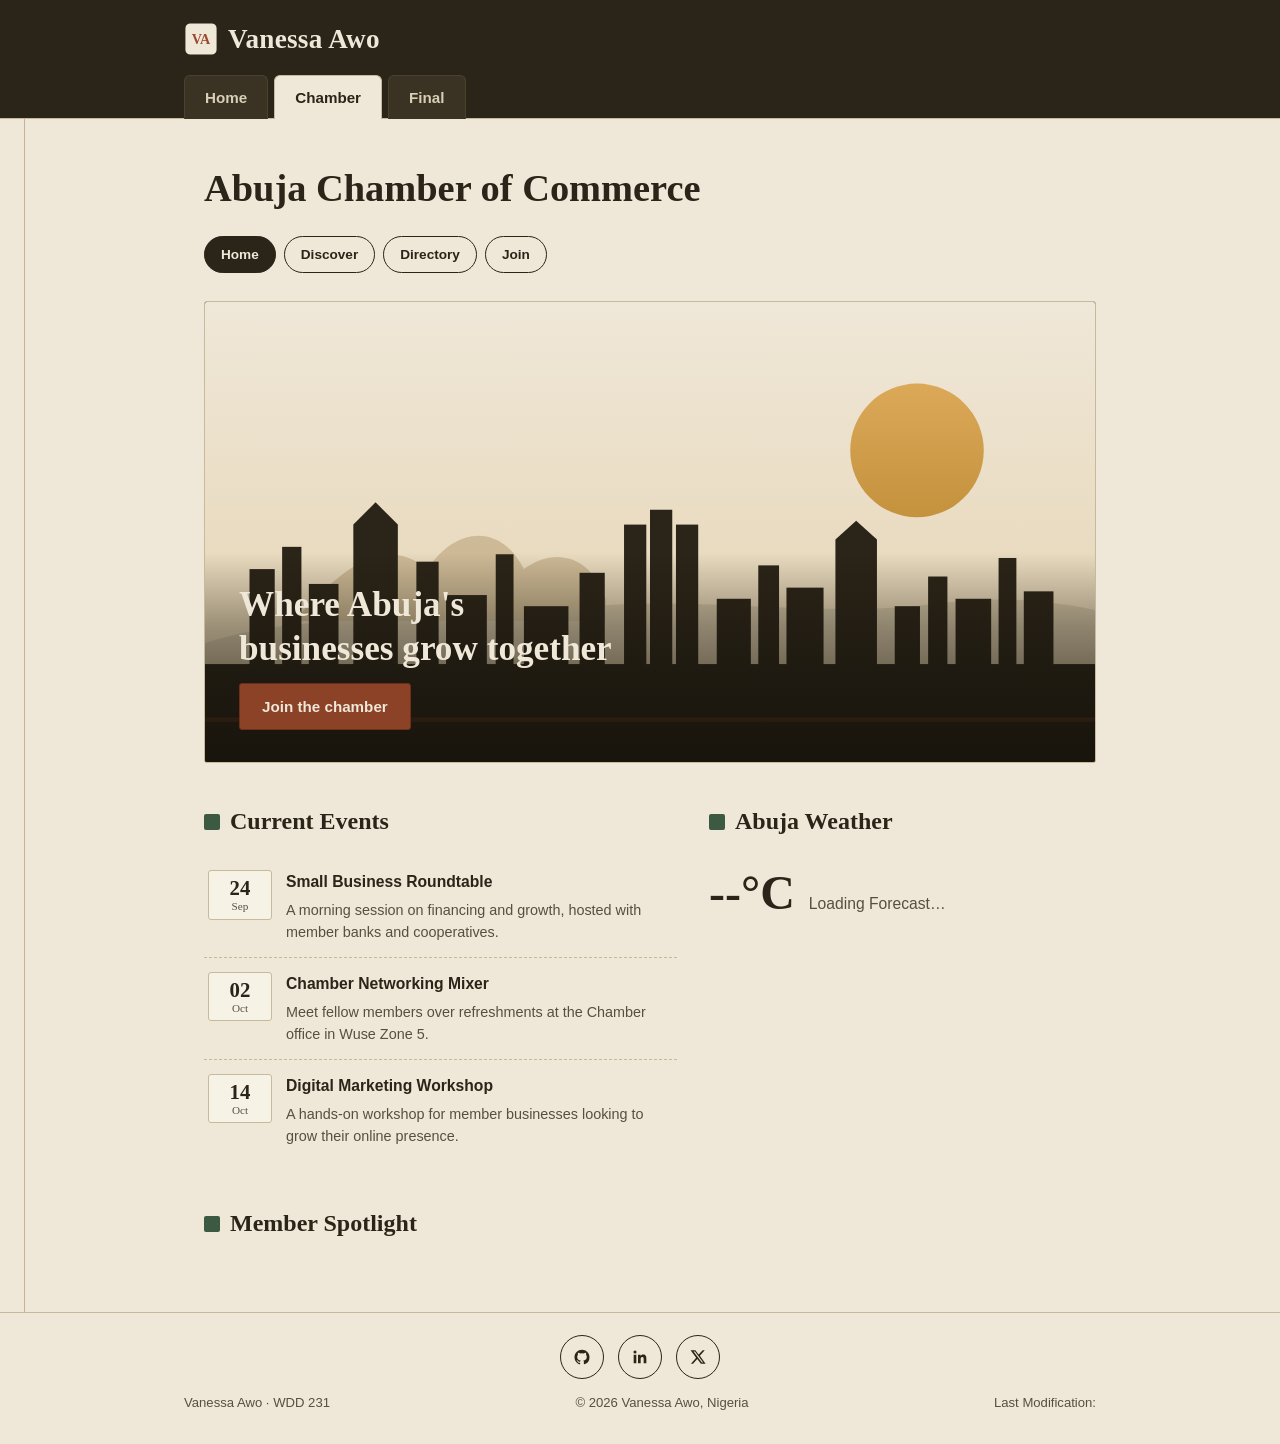
==== commit f2ee23d4: "add chamber discover page" ====
--- a/chamber/index.html
+++ b/chamber/index.html
@@ -53,6 +53,7 @@
 
       <nav class="chamber-subnav" aria-label="Chamber section">
         <a href="index.html" class="active" aria-current="page">Home</a>
+        <a href="discover.html">Discover</a>
         <a href="directory.html">Directory</a>
         <a href="join.html">Join</a>
       </nav>
--- a/styles/small.css
+++ b/styles/small.css
@@ -1,164 +1,320 @@
-/* ==================================================
-   HERO + CTA
-   ================================================== */
-.hero{
+:root{
+  --paper: #EFE7D8;
+  --paper-dim: #E5DCC8;
+  --ink: #2B2418;
+  --ink-soft: #55503f;
+  --line: #C7B99C;
+  --rust: #8C4227;
+  --pine: #3C5941;
+  --mustard: #C08A2E;
+  --card: #F7F2E6;
+  --radius: 3px;
+}
+
+* { box-sizing: border-box; }
+
+html { scroll-behavior: smooth; }
+
+body{
+  margin:0;
+  background: var(--paper);
+  color: var(--ink);
+  font-family: 'Public Sans', sans-serif;
+  font-size: 16px;
+  line-height: 1.55;
+}
+
+h1, h2, h3 { font-family:'Fraunces', serif; color: var(--ink); margin:0; }
+
+a { color: inherit; }
+
+img { max-width: 100%; }
+
+.wrap{
+  max-width: 960px;
+  margin: 0 auto;
+  padding: 0 24px;
+}
+
+/* ---- header ---- */
+header.site{
+  background: var(--ink);
+  color: var(--paper);
+  padding-top: 18px;
   position: relative;
-  margin: 0 0 40px;
-  border: 1px solid var(--line);
-  border-radius: var(--radius);
-  overflow: hidden;
-  background: var(--ink);
-}
-.hero img{
-  display:block;
-  width: 100%;
-  height: auto;
-}
-.hero-copy{
-  position: absolute;
-  left: 0;
-  right: 0;
+}
+.brandbar{
+  display:flex;
+  align-items:center;
+  justify-content:space-between;
+  gap: 16px;
+  padding-bottom: 14px;
+}
+.brand{
+  display:flex;
+  align-items:center;
+  gap: 10px;
+  text-decoration:none;
+}
+.logo-mark{ width:34px; height:34px; display:block; }
+.brandbar .site-name{
+  color: var(--paper);
+  font-family: 'Fraunces', serif;
+  font-size: 1.4rem;
+  font-weight: 600;
+  letter-spacing: 0.01em;
+  margin: 0;
+}
+
+/* hamburger toggle (mobile) */
+.nav-toggle{
+  width: 44px;
+  height: 44px;
+  background: transparent;
+  border: 1px solid #4a4230;
+  border-radius: 6px;
+  display: flex;
+  flex-direction: column;
+  align-items: center;
+  justify-content: center;
+  gap: 5px;
+  cursor: pointer;
+}
+.nav-toggle span{
+  width: 20px;
+  height: 2px;
+  background: var(--paper);
+  border-radius: 2px;
+  transition: transform 0.2s ease, opacity 0.2s ease;
+}
+.nav-toggle.is-open span:nth-child(1){ transform: translateY(7px) rotate(45deg); }
+.nav-toggle.is-open span:nth-child(2){ opacity: 0; }
+.nav-toggle.is-open span:nth-child(3){ transform: translateY(-7px) rotate(-45deg); }
+
+/* mobile nav panel */
+nav.tabs{
+  display: none;
+  flex-direction: column;
+  gap: 2px;
+  padding: 0 24px 16px;
+}
+nav.tabs.is-open{ display: flex; }
+nav.tabs a{
+  text-decoration:none;
+  color: #d8cfb6;
+  background: #3a3324;
+  padding: 12px 16px;
+  border-radius: 6px;
+  font-size: 0.95rem;
+  font-weight: 600;
+  border: 1px solid #4a4230;
+  transition: background 0.15s ease, color 0.15s ease;
+}
+nav.tabs a:hover{ background:#463e2c; color:#efe7d8; }
+nav.tabs a.active{
+  background: var(--paper);
+  color: var(--ink);
+  border-color: var(--line);
+}
+
+main{
+  background: var(--paper);
+  border-top: 1px solid var(--line);
+}
+
+.page{
+  position: relative;
+  padding: 32px 0 10px;
+}
+.page::before{
+  content:"";
+  position:absolute;
+  left: 16px;
+  top: 0;
   bottom: 0;
-  padding: 18px 18px 20px;
-  background: linear-gradient(to top, rgba(20,17,10,0.82) 0%, rgba(20,17,10,0.35) 65%, rgba(20,17,10,0) 100%);
-}
-.hero-copy h2{
-  color: var(--paper);
-  font-size: 1.6rem;
-  margin: 0 0 12px;
-  max-width: 22ch;
-}
-.hero-cta{
-  display: inline-block;
-  text-decoration: none;
+  width: 1px;
   background: var(--rust);
-  color: var(--paper);
-  font-family: 'Public Sans', sans-serif;
+  opacity: 0.35;
+}
+.page .wrap{ padding-left: 34px; }
+
+section{ margin-bottom: 44px; }
+
+.section-head{
+  display:flex;
+  align-items:center;
+  gap: 10px;
+  margin-bottom: 16px;
+}
+.checkbox{
+  width: 16px; height:16px;
+  border: 2px solid var(--ink);
+  flex: none;
+  border-radius: 2px;
+}
+.checkbox.done{ background: var(--pine); border-color: var(--pine); }
+.section-head h2{ font-size: 1.3rem; font-weight: 600; }
+
+h1.page-title{
+  font-size: 1.9rem;
   font-weight: 700;
-  font-size: 0.95rem;
-  padding: 11px 22px;
-  border-radius: var(--radius);
-  border: 1px solid #6c3019;
-}
-.hero-cta:hover{ background: var(--rust-hover); }
-
-/* ==================================================
-   CURRENT EVENTS
-   ================================================== */
-.event-row{
-  display: grid;
-  grid-template-columns: 64px 1fr;
-  gap: 14px;
-  padding: 14px 4px;
-  border-bottom: 1px dashed var(--line);
-  align-items: start;
-}
-.event-row:last-child{ border-bottom: none; }
-.event-date{
-  font-family: 'Fraunces', serif;
-  text-align: center;
+  margin-bottom: 24px;
+}
+
+/* ---- about + photo ---- */
+.about-grid{
+  display:grid;
+  grid-template-columns: 1fr;
+  gap: 20px;
+}
+.about-copy p{
+  margin: 0;
+  color: var(--ink-soft);
+}
+.photo-card{
   background: var(--card);
   border: 1px solid var(--line);
+  padding: 10px;
   border-radius: var(--radius);
-  padding: 6px 0;
-  line-height: 1.1;
-}
-.event-date .day{ display:block; font-size: 1.3rem; font-weight: 700; color: var(--ink); }
-.event-date .mon{ display:block; font-size: 0.7rem; color: var(--ink-soft); }
-.event-title{ font-weight: 700; margin: 0 0 4px; font-size: 0.98rem; }
-.event-desc{ margin: 0; color: var(--ink-soft); font-size: 0.9rem; }
-
-/* ==================================================
-   WEATHER
-   ================================================== */
-.weather-now{
-  display:flex;
-  align-items:baseline;
-  gap: 14px;
-  margin-bottom: 18px;
-}
-.weather-temp{
-  font-family: 'Fraunces', serif;
-  font-size: 3rem;
-  font-weight: 700;
+  max-width: 100%;
+  width: 280px;
+}
+.photo-card img{
+  width: 100%;
+  display:block;
+  border-radius: 2px;
+  aspect-ratio: 4/5;
+  object-fit: cover;
+  object-position: top center;
+}
+.photo-caption{
+  text-align:center;
+  font-family:'Fraunces', serif;
+  font-style: italic;
+  font-size: 0.9rem;
+  color: var(--ink-soft);
+  padding-top: 8px;
+}
+
+/* ---- certificate section ---- */
+.cert-toolbar{
+  display:flex;
+  flex-direction: column;
+  gap: 12px;
+  margin-bottom: 16px;
+}
+.filters{ display:flex; gap: 8px; flex-wrap: wrap; }
+.filters button{
+  font-family:'Public Sans', sans-serif;
+  font-size: 0.85rem;
+  font-weight: 600;
+  padding: 7px 16px;
+  border-radius: 20px;
+  border: 1px solid var(--ink);
+  background: transparent;
   color: var(--ink);
-}
-.weather-desc{
-  color: var(--ink-soft);
-  font-size: 0.98rem;
-  text-transform: capitalize;
-}
-.weather-forecast{
+  cursor:pointer;
+}
+.filters button.active{
+  background: var(--ink);
+  color: var(--paper);
+}
+.credit-total{
+  font-family:'Fraunces', serif;
+  font-size: 1rem;
+  color: var(--ink-soft);
+}
+.credit-total strong{ color: var(--ink); font-size: 1.2rem; }
+
+.course-table{
+  border-top: 1px solid var(--ink);
+}
+.course-row{
   display:grid;
-  grid-template-columns: repeat(3, 1fr);
-  gap: 10px;
-}
-.forecast-day{
-  background: var(--card);
-  border: 1px solid var(--line);
-  border-radius: var(--radius);
-  padding: 12px 6px;
-  text-align:center;
-}
-.forecast-day .f-label{ font-weight: 700; font-size: 0.85rem; margin-bottom: 4px; }
-.forecast-day .f-temp{ font-family:'Fraunces', serif; font-size: 1.15rem; }
-.weather-note{
-  margin-top: 12px;
+  grid-template-columns: 1fr 1fr;
+  grid-template-areas:
+    "code status"
+    "title title"
+    "credits credits";
+  row-gap: 4px;
+  align-items:center;
+  gap: 6px 14px;
+  padding: 13px 4px;
+  border-bottom: 1px dashed var(--line);
+}
+.course-row:nth-child(even){ background: var(--paper-dim); }
+.course-code{ grid-area: code; font-weight: 700; font-size: 0.95rem; }
+.course-code .dot{
+  display:inline-block;
+  width:8px; height:8px;
+  border-radius: 50%;
+  margin-right: 7px;
+}
+.dot.wdd{ background: var(--pine); }
+.dot.cse{ background: var(--mustard); }
+.course-title{ grid-area: title; color: var(--ink-soft); font-size: 0.95rem; }
+.course-credits{ grid-area: credits; color: var(--ink-soft); font-size: 0.9rem; }
+.course-status{
+  grid-area: status;
+  justify-content:flex-end;
+  font-size: 0.85rem;
+  font-weight: 600;
+  color: var(--pine);
+  display:flex;
+  align-items:center;
+  gap: 6px;
+}
+
+/* ---- connect ---- */
+.connect-row{
+  display:flex;
+  flex-direction: column;
+  align-items:flex-start;
+  gap: 18px;
+}
+.connect-row p{
+  margin:0;
+  color: var(--ink-soft);
+}
+.social-links{ display:flex; gap: 14px; }
+.social-links a{
+  width: 44px; height:44px;
+  border: 1px solid var(--ink);
+  border-radius: 50%;
+  display:flex;
+  align-items:center;
+  justify-content:center;
+  color: var(--ink);
+  text-decoration:none;
+}
+.social-links svg{ width: 18px; height:18px; fill: currentColor; }
+
+/* ---- footer ---- */
+footer{
+  border-top: 1px solid var(--line);
+  padding: 22px 0 30px;
+}
+footer .wrap{
+  display:flex;
+  flex-direction: column;
+  gap: 6px;
   font-size: 0.82rem;
   color: var(--ink-soft);
 }
-
-/* ==================================================
-   SPOTLIGHT
-   ================================================== */
-.spotlight-grid{
-  display:grid;
-  grid-template-columns: 1fr;
-  gap: 16px;
-}
-.spotlight-card{
-  background: var(--card);
-  border: 1px solid var(--line);
-  border-radius: var(--radius);
-  padding: 16px;
-  display:flex;
-  flex-direction: column;
-  gap: 8px;
-}
-.spotlight-card .spotlight-top{
-  display:flex;
-  align-items:center;
-  gap: 10px;
-}
-.spotlight-logo{ width: 42px; height: 42px; border-radius: 6px; flex: none; }
-.spotlight-card h3{ font-size: 1rem; font-weight: 600; }
-.spotlight-level{
-  font-size: 0.78rem;
-  font-weight: 700;
-  padding: 2px 9px;
-  border-radius: 10px;
-  margin-left: auto;
-}
-.spotlight-level.gold{ background: var(--mustard); color: var(--ink); }
-.spotlight-level.silver{ background: var(--line); color: var(--ink); }
-.spotlight-card p{ margin: 0; color: var(--ink-soft); font-size: 0.88rem; }
-.spotlight-card a{ color: var(--rust); font-weight: 600; text-decoration:none; font-size: 0.88rem; }
-.spotlight-card a:hover{ text-decoration: underline; }
-
-/* ==================================================
-   DESKTOP LAYOUT CHANGE
-   ================================================== */
-@media screen and (min-width: 700px){
-  .hero-copy{ padding: 30px 34px 32px; }
-  .hero-copy h2{ font-size: 2.2rem; }
-
-  .two-col{
-    display:grid;
-    grid-template-columns: 1.1fr 0.9fr;
-    gap: 32px;
-    align-items: start;
-  }
-
-  .spotlight-grid{ grid-template-columns: repeat(3, 1fr); }
-  .weather-forecast{ gap: 14px; }
-}+footer .wrap.footer-social{
+  justify-content: center;
+  margin-bottom: 14px;
+}
+footer .wrap.footer-social .social-links{
+  justify-content: center;
+}
+footer .wrap.footer-meta p{ margin: 0; }
+
+@media (prefers-reduced-motion: reduce){
+  * { transition: none !important; scroll-behavior: auto !important; }
+}
+
+a:focus-visible, button:focus-visible{
+  outline: 2px solid var(--rust);
+  outline-offset: 2px;
+}
